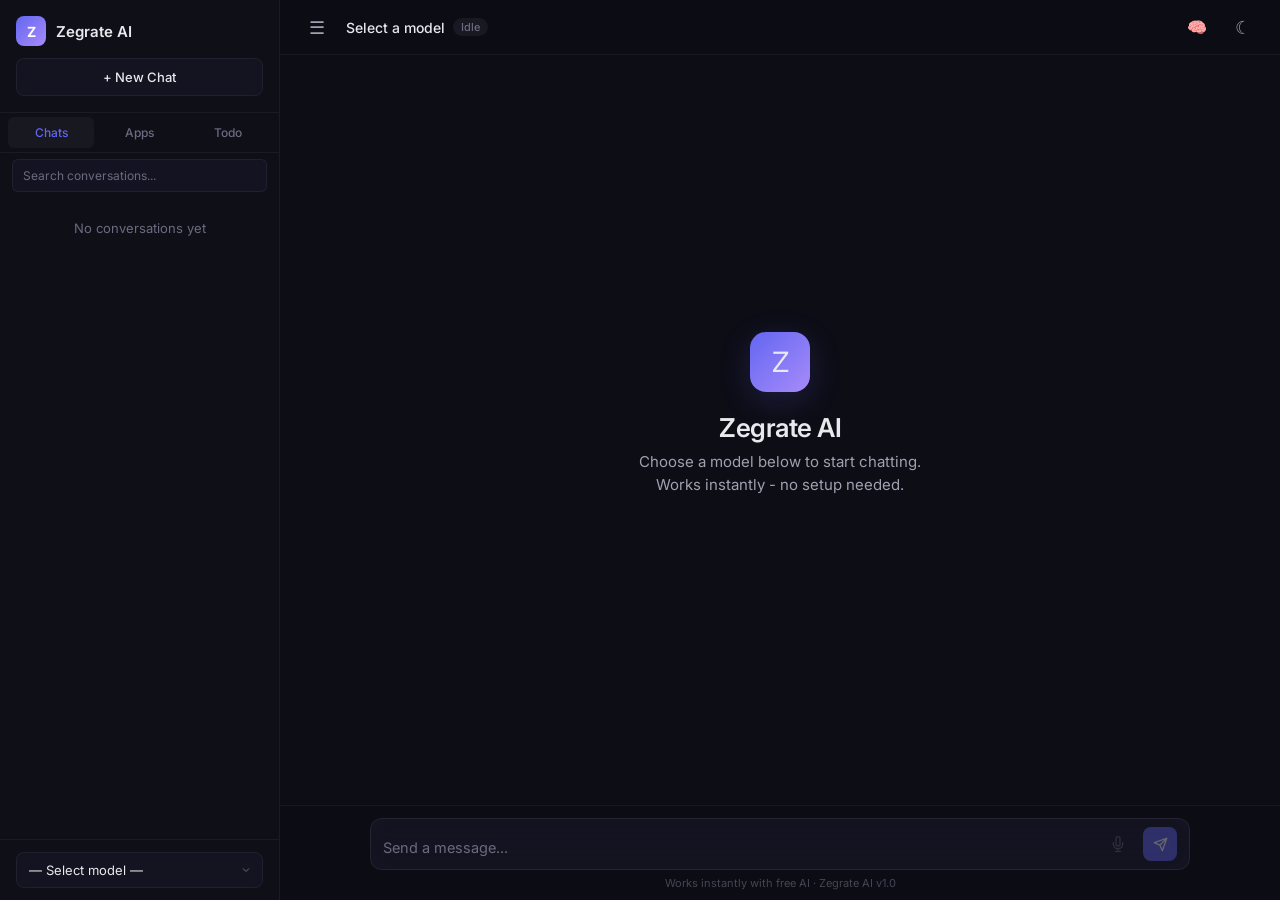
==== static/index.html @ e003fa5e "Fix UI clicks - cache bust static files" ====
<!DOCTYPE html>
<html lang="en" class="dark">
<head>
  <meta charset="UTF-8">
  <meta name="viewport" content="width=device-width, initial-scale=1.0">
  <title>Zegrate AI</title>
  <link rel="preconnect" href="https://fonts.googleapis.com">
  <link rel="preconnect" href="https://fonts.gstatic.com" crossorigin>
  <link href="https://fonts.googleapis.com/css2?family=Inter:wght@300;400;500;600;700&display=swap" rel="stylesheet">
  <link rel="stylesheet" href="/static/css/style.css?v=2">
</head>
<body>
  <div id="app">
    <aside id="sidebar" class="sidebar">
      <div class="sidebar-header">
        <div class="logo">
          <div class="logo-icon">Z</div>
          <span>Zegrate AI</span>
        </div>
        <button id="newChatBtn" class="new-chat-btn">+ New Chat</button>
      </div>

      <div class="sidebar-tabs">
        <button class="sidebar-tab active" data-tab="chats">Chats</button>
        <button class="sidebar-tab" data-tab="apps">Apps</button>
        <button class="sidebar-tab" data-tab="todo">Todo</button>
      </div>

      <div id="sidebarContent" class="sidebar-content">
        <div class="tab-panel active" id="panel-chats">
          <div class="search-bar">
            <input type="text" id="chatSearch" placeholder="Search conversations..." autocomplete="off">
          </div>
          <div id="conversationList" class="conversation-list"></div>
        </div>

        <div class="tab-panel" id="panel-apps">
          <div class="panel-header-row">
            <button id="newAppBtn" class="small-btn">+ New App</button>
          </div>
          <div class="search-bar">
            <input type="text" id="appSearch" placeholder="Search apps..." autocomplete="off">
          </div>
          <div id="appList" class="app-list"></div>
        </div>

        <div class="tab-panel" id="panel-todo">
          <div class="panel-header-row">
            <span class="panel-title">Tasks</span>
          </div>
          <div class="todo-input-row">
            <input type="text" id="todoInput" placeholder="Add a task..." autocomplete="off">
            <button id="addTodoBtn" class="small-btn">Add</button>
          </div>
          <div id="todoList" class="todo-list"></div>
        </div>
      </div>

      <div class="sidebar-footer">
        <select id="modelSelect" class="model-select"></select>
      </div>
    </aside>

    <main id="mainArea" class="main-area">
      <header class="main-header">
        <button id="sidebarToggle" class="icon-btn sidebar-toggle" title="Toggle sidebar">&#9776;</button>
        <div class="header-info">
          <span id="currentModelName" class="model-name">Select a model</span>
          <span id="modelStatus" class="model-status idle">Idle</span>
          <span id="connectStatus" class="connect-status" style="display:none"></span>
        </div>
        <button id="connectBtn" class="icon-btn" title="Settings" style="display:none"></button>
        <button id="thinkingToggle" class="icon-btn thinking-toggle" title="Show thinking">&#129504;</button>
        <button id="themeToggle" class="icon-btn" title="Toggle theme">&#9790;</button>
      </header>

      <div id="chatContainer" class="chat-container">
        <div id="welcomeScreen" class="welcome-screen">
          <div class="welcome-content">
            <div class="welcome-icon">Z</div>
            <h1>Zegrate AI</h1>
            <p>Choose a model below to start chatting.<br>Works instantly - no setup needed.</p>
            <div class="model-cards" id="modelCards"></div>
          </div>
        </div>
        <div id="chatMessages" class="chat-messages" style="display:none"></div>
      </div>

      <div class="input-area">
        <div class="input-wrapper">
          <textarea id="messageInput" placeholder="Send a message..." rows="1" disabled></textarea>
          <button id="voiceBtn" class="voice-btn" title="Voice input" disabled>
            <svg viewBox="0 0 24 24" fill="none" stroke="currentColor" stroke-width="2" stroke-linecap="round" stroke-linejoin="round">
              <path d="M12 1a3 3 0 0 0-3 3v8a3 3 0 0 0 6 0V4a3 3 0 0 0-3-3z"/>
              <path d="M19 10v2a7 7 0 0 1-14 0v-2"/>
              <line x1="12" y1="19" x2="12" y2="23"/>
              <line x1="8" y1="23" x2="16" y2="23"/>
            </svg>
          </button>
          <button id="sendBtn" class="send-btn" disabled>
            <svg viewBox="0 0 24 24" fill="none" stroke="currentColor" stroke-width="2" stroke-linecap="round" stroke-linejoin="round">
              <path d="M22 2L11 13M22 2l-7 20-4-9-9-4 20-7z"/>
            </svg>
          </button>
        </div>
        <div class="input-footer">Works instantly with free AI &middot; Zegrate AI v1.0</div>
      </div>
    </main>
  </div>

  <!-- App Editor Modal -->
  <div id="appModal" class="modal" style="display:none">
    <div class="modal-content">
      <div class="modal-header">
        <h2 id="appModalTitle">New App</h2>
        <button class="icon-btn modal-close" onclick="closeAppModal()">&times;</button>
      </div>
      <div class="modal-body">
        <input type="text" id="appNameInput" placeholder="App name" class="modal-input">
        <input type="text" id="appDescInput" placeholder="Short description" class="modal-input">
        <select id="appCategoryInput" class="modal-input">
          <option value="web">Web App</option>
          <option value="cli">CLI Tool</option>
          <option value="api">API</option>
          <option value="game">Game</option>
          <option value="other">Other</option>
        </select>
        <textarea id="appCodeInput" placeholder="Paste your code here..." class="modal-textarea" rows="12"></textarea>
      </div>
      <div class="modal-footer">
        <button class="small-btn" onclick="closeAppModal()">Cancel</button>
        <button id="saveAppBtn" class="small-btn primary">Save App</button>
      </div>
    </div>
  </div>

  <!-- No connection settings needed - it just works -->

  <script src="/static/js/chat.js?v=2"></script>
</body>
</html>
---- static/css/style.css ----
*, *::before, *::after { box-sizing: border-box; margin: 0; padding: 0; }
html, body { height: 100%; font-family: 'Inter', -apple-system, BlinkMacSystemFont, sans-serif; -webkit-font-smoothing: antialiased; }

html.dark {
  --bg: #0a0a0f;
  --sidebar-bg: rgba(17, 17, 27, 0.85);
  --sidebar-border: rgba(255, 255, 255, 0.05);
  --main-bg: #0d0d16;
  --header-bg: rgba(13, 13, 22, 0.8);
  --input-bg: rgba(25, 25, 42, 0.6);
  --input-border: rgba(255, 255, 255, 0.07);
  --text: #e8e8ed;
  --text-secondary: #a0a0b0;
  --text-muted: #6b6b80;
  --accent: #6366f1;
  --accent-hover: #818cf8;
  --user-msg-bg: linear-gradient(135deg, #6366f1, #7c3aed);
  --assistant-bg: rgba(255, 255, 255, 0.03);
  --assistant-border: rgba(255, 255, 255, 0.06);
  --glass-bg: rgba(25, 25, 42, 0.5);
  --glass-border: rgba(255, 255, 255, 0.06);
  --scrollbar: rgba(255, 255, 255, 0.08);
  --hover: rgba(255, 255, 255, 0.04);
  --danger: #ef4444;
  --code-bg: rgba(0, 0, 0, 0.35);
  --code-inline-bg: rgba(99, 102, 241, 0.12);
}

html.light {
  --bg: #f0f0f4;
  --sidebar-bg: rgba(255, 255, 255, 0.85);
  --sidebar-border: rgba(0, 0, 0, 0.06);
  --main-bg: #f5f5f9;
  --header-bg: rgba(255, 255, 255, 0.85);
  --input-bg: rgba(255, 255, 255, 0.8);
  --input-border: rgba(0, 0, 0, 0.08);
  --text: #1a1a2e;
  --text-secondary: #6b7280;
  --text-muted: #9ca3af;
  --accent: #6366f1;
  --accent-hover: #4f46e5;
  --user-msg-bg: linear-gradient(135deg, #6366f1, #7c3aed);
  --assistant-bg: rgba(0, 0, 0, 0.02);
  --assistant-border: rgba(0, 0, 0, 0.06);
  --glass-bg: rgba(255, 255, 255, 0.7);
  --glass-border: rgba(0, 0, 0, 0.06);
  --scrollbar: rgba(0, 0, 0, 0.08);
  --hover: rgba(0, 0, 0, 0.03);
  --danger: #dc2626;
  --code-bg: rgba(0, 0, 0, 0.06);
  --code-inline-bg: rgba(99, 102, 241, 0.1);
}

body {
  background: var(--bg);
  color: var(--text);
  overflow: hidden;
  height: 100vh;
}

#app {
  display: flex;
  height: 100vh;
  position: relative;
}

/* ===== SIDEBAR ===== */
.sidebar {
  width: 280px;
  min-width: 280px;
  background: var(--sidebar-bg);
  backdrop-filter: blur(20px);
  -webkit-backdrop-filter: blur(20px);
  border-right: 1px solid var(--sidebar-border);
  display: flex;
  flex-direction: column;
  transition: transform 0.3s cubic-bezier(0.4, 0, 0.2, 1);
  z-index: 100;
}

.sidebar-header {
  padding: 16px;
  border-bottom: 1px solid var(--sidebar-border);
  display: flex;
  flex-direction: column;
  gap: 12px;
}

.logo {
  display: flex;
  align-items: center;
  gap: 10px;
  font-size: 15px;
  font-weight: 600;
}

.logo-icon {
  width: 30px;
  height: 30px;
  border-radius: 8px;
  background: linear-gradient(135deg, #6366f1, #a78bfa);
  display: flex;
  align-items: center;
  justify-content: center;
  font-size: 14px;
  font-weight: 700;
  color: white;
}

.new-chat-btn {
  width: 100%;
  padding: 10px;
  border-radius: 8px;
  border: 1px solid var(--glass-border);
  background: var(--glass-bg);
  backdrop-filter: blur(8px);
  color: var(--text);
  font-size: 13px;
  cursor: pointer;
  transition: all 0.2s;
  font-weight: 500;
  font-family: inherit;
}
.new-chat-btn:hover {
  background: var(--hover);
  border-color: var(--accent);
}

.conversation-list {
  flex: 1;
  overflow-y: auto;
  padding: 8px;
}

.conversation-list::-webkit-scrollbar { width: 4px; }
.conversation-list::-webkit-scrollbar-thumb { background: var(--scrollbar); border-radius: 2px; }

.conv-item {
  padding: 10px 12px;
  border-radius: 6px;
  cursor: pointer;
  font-size: 13px;
  color: var(--text-secondary);
  transition: all 0.15s;
  white-space: nowrap;
  overflow: hidden;
  text-overflow: ellipsis;
  position: relative;
}
.conv-item:hover { background: var(--hover); color: var(--text); }
.conv-item.active {
  background: var(--hover);
  color: var(--text);
  border-left: 2px solid var(--accent);
}

.conv-delete {
  position: absolute;
  right: 8px;
  top: 50%;
  transform: translateY(-50%);
  width: 20px;
  height: 20px;
  border-radius: 4px;
  border: none;
  background: transparent;
  color: var(--text-muted);
  cursor: pointer;
  font-size: 14px;
  display: none;
  align-items: center;
  justify-content: center;
  line-height: 1;
}
.conv-item:hover .conv-delete { display: flex; }
.conv-delete:hover { color: var(--danger); background: rgba(239, 68, 68, 0.15); }

.sidebar-footer {
  padding: 12px 16px;
  border-top: 1px solid var(--sidebar-border);
}

.model-select {
  width: 100%;
  padding: 9px 12px;
  border-radius: 8px;
  border: 1px solid var(--glass-border);
  background: var(--glass-bg);
  backdrop-filter: blur(8px);
  color: var(--text);
  font-size: 13px;
  cursor: pointer;
  outline: none;
  font-family: inherit;
  appearance: none;
  background-image: url("data:image/svg+xml,%3Csvg xmlns='http://www.w3.org/2000/svg' width='12' height='12' viewBox='0 0 24 24' fill='none' stroke='%236b6b80' stroke-width='2'%3E%3Cpath d='M6 9l6 6 6-6'/%3E%3C/svg%3E");
  background-repeat: no-repeat;
  background-position: right 10px center;
  padding-right: 30px;
}
.model-select:focus { border-color: var(--accent); }

/* ===== MAIN AREA ===== */
.main-area {
  flex: 1;
  display: flex;
  flex-direction: column;
  background: var(--main-bg);
  min-width: 0;
  position: relative;
}

.main-header {
  padding: 10px 20px;
  background: var(--header-bg);
  backdrop-filter: blur(16px);
  -webkit-backdrop-filter: blur(16px);
  border-bottom: 1px solid var(--sidebar-border);
  display: flex;
  align-items: center;
  gap: 12px;
  z-index: 10;
  min-height: 54px;
}

.icon-btn {
  width: 34px;
  height: 34px;
  border-radius: 8px;
  border: none;
  background: transparent;
  color: var(--text-secondary);
  font-size: 18px;
  cursor: pointer;
  display: flex;
  align-items: center;
  justify-content: center;
  transition: all 0.2s;
  font-family: inherit;
}
.icon-btn:hover { background: var(--hover); color: var(--text); }

.header-info {
  flex: 1;
  display: flex;
  align-items: center;
  gap: 8px;
}
.model-name { font-size: 14px; font-weight: 500; }

.model-status {
  font-size: 11px;
  padding: 2px 8px;
  border-radius: 10px;
  font-weight: 500;
  transition: all 0.3s;
}
.model-status.idle { background: rgba(107, 114, 128, 0.12); color: var(--text-muted); }
.model-status.thinking {
  background: rgba(99, 102, 241, 0.15);
  color: var(--accent);
  animation: pulse 1.5s ease infinite;
}
.model-status.error { background: rgba(239, 68, 68, 0.15); color: var(--danger); }

@keyframes pulse {
  0%, 100% { opacity: 1; }
  50% { opacity: 0.6; }
}

/* ===== CHAT CONTAINER ===== */
.chat-container {
  flex: 1;
  overflow-y: auto;
  display: flex;
  flex-direction: column;
  scroll-behavior: smooth;
}
.chat-container::-webkit-scrollbar { width: 6px; }
.chat-container::-webkit-scrollbar-thumb { background: var(--scrollbar); border-radius: 3px; }
.chat-container::-webkit-scrollbar-thumb:hover { background: rgba(255, 255, 255, 0.15); }

/* ===== WELCOME SCREEN ===== */
.welcome-screen {
  flex: 1;
  display: flex;
  align-items: center;
  justify-content: center;
  padding: 40px 20px;
}

.welcome-content {
  text-align: center;
  max-width: 520px;
}

.welcome-icon {
  width: 60px;
  height: 60px;
  margin: 0 auto 20px;
  border-radius: 16px;
  background: linear-gradient(135deg, #6366f1, #a78bfa);
  display: flex;
  align-items: center;
  justify-content: center;
  font-size: 28px;
  box-shadow: 0 8px 32px rgba(99, 102, 241, 0.2);
}

.welcome-content h1 {
  font-size: 26px;
  font-weight: 600;
  margin-bottom: 8px;
  letter-spacing: -0.5px;
}

.welcome-content p {
  color: var(--text-secondary);
  font-size: 15px;
  margin-bottom: 32px;
  line-height: 1.5;
}

.model-cards {
  display: flex;
  gap: 10px;
  justify-content: center;
  flex-wrap: wrap;
}

.model-card {
  padding: 14px 18px;
  border-radius: 12px;
  background: var(--glass-bg);
  backdrop-filter: blur(12px);
  -webkit-backdrop-filter: blur(12px);
  border: 1px solid var(--glass-border);
  cursor: pointer;
  transition: all 0.25s ease;
  text-align: center;
  min-width: 130px;
}
.model-card:hover {
  border-color: var(--accent);
  transform: translateY(-3px);
  box-shadow: 0 12px 28px rgba(99, 102, 241, 0.08);
}

.model-card-icon {
  font-size: 24px;
  margin-bottom: 6px;
}
.model-card-name {
  font-size: 13px;
  font-weight: 500;
  margin-bottom: 2px;
}
.model-card-size {
  font-size: 11px;
  color: var(--text-muted);
}

/* ===== CHAT MESSAGES ===== */
.chat-messages {
  flex: 1;
  padding: 0;
  display: flex;
  flex-direction: column;
}

.message {
  padding: 18px 24px;
  display: flex;
  gap: 14px;
  max-width: 820px;
  width: 100%;
  margin: 0 auto;
  animation: fadeIn 0.25s ease;
}

@keyframes fadeIn {
  from { opacity: 0; transform: translateY(6px); }
  to { opacity: 1; transform: translateY(0); }
}

.message.user-message {
  background: var(--user-msg-bg);
  margin: 8px auto;
  border-radius: 14px 14px 4px 14px;
  max-width: 75%;
  margin-left: auto;
  margin-right: 24px;
  padding: 12px 16px;
}

.message-avatar {
  width: 30px;
  height: 30px;
  border-radius: 6px;
  flex-shrink: 0;
  display: flex;
  align-items: center;
  justify-content: center;
  font-size: 13px;
  font-weight: 600;
}
.message-avatar.user {
  background: rgba(255, 255, 255, 0.2);
  color: white;
}
.message-avatar.assistant {
  background: rgba(255, 255, 255, 0.06);
  color: var(--text);
  border: 1px solid var(--assistant-border);
}

.user-message .message-avatar.user { display: none; }

.message-content {
  flex: 1;
  font-size: 14.5px;
  line-height: 1.7;
  min-width: 0;
}

.user-message .message-content {
  color: white;
}

.message-content p { margin-bottom: 8px; }
.message-content p:last-child { margin-bottom: 0; }

.message-content pre {
  margin: 10px 0;
  padding: 14px 16px;
  border-radius: 8px;
  background: var(--code-bg);
  overflow-x: auto;
  font-size: 13px;
  line-height: 1.5;
  border: 1px solid var(--assistant-border);
}

.message-content code {
  font-family: 'JetBrains Mono', 'Fira Code', 'Cascadia Code', monospace;
  font-size: 13px;
}

.message-content :not(pre) > code {
  padding: 2px 6px;
  border-radius: 4px;
  background: var(--code-inline-bg);
  color: var(--accent);
  font-size: 13px;
}

.message-content br { content: ''; display: block; margin: 4px 0; }

.message-content strong { font-weight: 600; }

.message-content ul, .message-content ol {
  padding-left: 20px;
  margin-bottom: 8px;
}
.message-content li { margin-bottom: 4px; }

.message-content h1, .message-content h2, .message-content h3,
.message-content h4, .message-content h5, .message-content h6 {
  font-weight: 600;
  margin-top: 16px;
  margin-bottom: 8px;
}
.message-content h1 { font-size: 20px; }
.message-content h2 { font-size: 18px; }
.message-content h3 { font-size: 16px; }

.message-content blockquote {
  border-left: 3px solid var(--accent);
  padding-left: 12px;
  margin: 10px 0;
  color: var(--text-secondary);
}

.message-content table {
  border-collapse: collapse;
  margin: 10px 0;
  width: 100%;
  font-size: 13px;
}
.message-content th, .message-content td {
  border: 1px solid var(--assistant-border);
  padding: 8px 12px;
  text-align: left;
}
.message-content th {
  background: var(--hover);
  font-weight: 600;
}

.message-time {
  font-size: 11px;
  color: var(--text-muted);
  margin-top: 6px;
  opacity: 0.7;
}

.user-message .message-time { color: rgba(255, 255, 255, 0.6); }

/* ===== TYPING INDICATOR ===== */
.typing-indicator {
  padding: 18px 24px;
  display: flex;
  gap: 14px;
  max-width: 820px;
  width: 100%;
  margin: 0 auto;
}

.typing-dots {
  display: flex;
  align-items: center;
  gap: 4px;
  padding: 10px 16px;
  background: var(--assistant-bg);
  border-radius: 12px;
  border: 1px solid var(--assistant-border);
}

.typing-dot {
  width: 7px;
  height: 7px;
  border-radius: 50%;
  background: var(--text-muted);
  animation: typingBounce 1.4s ease infinite;
}
.typing-dot:nth-child(2) { animation-delay: 0.2s; }
.typing-dot:nth-child(3) { animation-delay: 0.4s; }

@keyframes typingBounce {
  0%, 60%, 100% { transform: translateY(0); }
  30% { transform: translateY(-5px); }
}

/* ===== INPUT AREA ===== */
.input-area {
  padding: 12px 24px 10px;
  background: var(--header-bg);
  backdrop-filter: blur(16px);
  -webkit-backdrop-filter: blur(16px);
  border-top: 1px solid var(--sidebar-border);
}

.input-wrapper {
  display: flex;
  align-items: flex-end;
  gap: 8px;
  max-width: 820px;
  margin: 0 auto;
  padding: 8px 12px;
  border-radius: 12px;
  border: 1px solid var(--input-border);
  background: var(--input-bg);
  backdrop-filter: blur(12px);
  -webkit-backdrop-filter: blur(12px);
  transition: border-color 0.2s;
}
.input-wrapper:focus-within {
  border-color: var(--accent);
}

#messageInput {
  flex: 1;
  border: none;
  background: transparent;
  color: var(--text);
  font-size: 14.5px;
  font-family: inherit;
  outline: none;
  resize: none;
  max-height: 160px;
  line-height: 1.5;
  padding: 2px 0;
}
#messageInput::placeholder { color: var(--text-muted); }

.send-btn {
  width: 34px;
  height: 34px;
  border-radius: 8px;
  border: none;
  background: var(--accent);
  color: white;
  cursor: pointer;
  display: flex;
  align-items: center;
  justify-content: center;
  transition: all 0.2s;
  flex-shrink: 0;
}
.send-btn:hover { background: var(--accent-hover); }
.send-btn:disabled { opacity: 0.35; cursor: not-allowed; }
.send-btn svg { width: 15px; height: 15px; }

.input-footer {
  text-align: center;
  padding: 6px 0 0;
  font-size: 11px;
  color: var(--text-muted);
  opacity: 0.6;
}

/* ===== RESPONSIVE ===== */
@media (max-width: 768px) {
  .sidebar {
    position: fixed;
    left: 0;
    top: 0;
    height: 100%;
    transform: translateX(-100%);
    box-shadow: 4px 0 24px rgba(0, 0, 0, 0.3);
  }
  .sidebar.open {
    transform: translateX(0);
  }
  .message { padding: 14px 16px; }
  .message.user-message { margin-right: 12px; max-width: 85%; }
  .input-area { padding: 10px 14px 8px; }
  .model-cards { flex-direction: column; align-items: center; }
  .model-card { min-width: 200px; }
}

/* ===== SCROLLBAR GLOBAL ===== */
::-webkit-scrollbar { width: 6px; }
::-webkit-scrollbar-track { background: transparent; }
::-webkit-scrollbar-thumb { background: var(--scrollbar); border-radius: 3px; }
::-webkit-scrollbar-thumb:hover { background: rgba(255, 255, 255, 0.15); }

/* ===== SIDEBAR TABS ===== */
.sidebar-tabs {
  display: flex;
  border-bottom: 1px solid var(--sidebar-border);
  padding: 4px 8px;
  gap: 2px;
}

.sidebar-tab {
  flex: 1;
  padding: 8px 4px;
  border: none;
  background: transparent;
  color: var(--text-muted);
  font-size: 12px;
  font-weight: 500;
  cursor: pointer;
  border-radius: 6px;
  transition: all 0.2s;
  font-family: inherit;
}
.sidebar-tab:hover { background: var(--hover); color: var(--text); }
.sidebar-tab.active { background: var(--hover); color: var(--accent); }

.sidebar-content {
  flex: 1;
  overflow: hidden;
  display: flex;
  flex-direction: column;
}

.tab-panel {
  display: none;
  flex-direction: column;
  height: 100%;
  overflow: hidden;
}
.tab-panel.active { display: flex; }

.panel-header-row {
  display: flex;
  align-items: center;
  justify-content: space-between;
  padding: 8px 12px 4px;
}
.panel-title { font-size: 13px; font-weight: 500; color: var(--text-secondary); }

.small-btn {
  padding: 6px 12px;
  border-radius: 6px;
  border: 1px solid var(--glass-border);
  background: var(--glass-bg);
  color: var(--text);
  font-size: 12px;
  cursor: pointer;
  font-family: inherit;
  transition: all 0.2s;
}
.small-btn:hover { border-color: var(--accent); }
.small-btn.primary { background: var(--accent); color: white; border-color: var(--accent); }
.small-btn.primary:hover { background: var(--accent-hover); }

/* ===== SEARCH BAR ===== */
.search-bar {
  padding: 6px 12px;
}
.search-bar input {
  width: 100%;
  padding: 8px 10px;
  border-radius: 6px;
  border: 1px solid var(--glass-border);
  background: var(--glass-bg);
  color: var(--text);
  font-size: 12px;
  font-family: inherit;
  outline: none;
  transition: border-color 0.2s;
}
.search-bar input:focus { border-color: var(--accent); }
.search-bar input::placeholder { color: var(--text-muted); }

/* ===== APP LIST ===== */
.app-list, .todo-list {
  flex: 1;
  overflow-y: auto;
  padding: 4px 8px;
}
.app-list::-webkit-scrollbar, .todo-list::-webkit-scrollbar { width: 4px; }
.app-list::-webkit-scrollbar-thumb, .todo-list::-webkit-scrollbar-thumb { background: var(--scrollbar); border-radius: 2px; }

.app-card {
  padding: 10px 12px;
  border-radius: 6px;
  background: var(--glass-bg);
  border: 1px solid var(--glass-border);
  margin-bottom: 6px;
  cursor: pointer;
  transition: all 0.2s;
}
.app-card:hover { border-color: var(--accent); }
.app-card-name { font-size: 13px; font-weight: 500; margin-bottom: 2px; }
.app-card-desc { font-size: 11px; color: var(--text-muted); }
.app-card-actions { display: flex; gap: 4px; margin-top: 6px; }
.app-card-actions .small-btn { padding: 3px 8px; font-size: 11px; }

/* ===== TODO ===== */
.todo-input-row {
  display: flex;
  gap: 6px;
  padding: 6px 12px;
}
.todo-input-row input {
  flex: 1;
  padding: 8px 10px;
  border-radius: 6px;
  border: 1px solid var(--glass-border);
  background: var(--glass-bg);
  color: var(--text);
  font-size: 12px;
  font-family: inherit;
  outline: none;
}
.todo-input-row input:focus { border-color: var(--accent); }
.todo-input-row input::placeholder { color: var(--text-muted); }
.todo-input-row .small-btn { padding: 8px 12px; }

.todo-item {
  display: flex;
  align-items: center;
  gap: 8px;
  padding: 8px 12px;
  border-radius: 6px;
  font-size: 13px;
  transition: all 0.2s;
}
.todo-item:hover { background: var(--hover); }
.todo-item.completed .todo-text { text-decoration: line-through; opacity: 0.5; }
.todo-checkbox {
  width: 16px; height: 16px;
  border-radius: 4px;
  border: 2px solid var(--text-muted);
  cursor: pointer;
  flex-shrink: 0;
  display: flex;
  align-items: center;
  justify-content: center;
  transition: all 0.2s;
}
.todo-checkbox.checked { background: var(--accent); border-color: var(--accent); }
.todo-checkbox.checked::after { content: '\2713'; color: white; font-size: 11px; }
.todo-text { flex: 1; }
.todo-delete {
  width: 20px; height: 20px;
  border-radius: 4px;
  border: none;
  background: transparent;
  color: var(--text-muted);
  cursor: pointer;
  font-size: 14px;
  display: none;
  align-items: center;
  justify-content: center;
}
.todo-item:hover .todo-delete { display: flex; }
.todo-delete:hover { color: var(--danger); background: rgba(239, 68, 68, 0.15); }

/* ===== VOICE BUTTON ===== */
.voice-btn {
  width: 34px;
  height: 34px;
  border-radius: 8px;
  border: none;
  background: transparent;
  color: var(--text-muted);
  cursor: pointer;
  display: flex;
  align-items: center;
  justify-content: center;
  transition: all 0.2s;
  flex-shrink: 0;
}
.voice-btn:hover { background: var(--hover); color: var(--accent); }
.voice-btn:disabled { opacity: 0.3; cursor: not-allowed; }
.voice-btn.recording { color: var(--danger); animation: pulse 1s infinite; }
.voice-btn svg { width: 16px; height: 16px; }

/* ===== MODAL ===== */
.modal {
  position: fixed;
  inset: 0;
  background: rgba(0,0,0,0.6);
  backdrop-filter: blur(8px);
  display: flex;
  align-items: center;
  justify-content: center;
  z-index: 1000;
}
.modal-content {
  background: var(--main-bg);
  border: 1px solid var(--glass-border);
  border-radius: 16px;
  width: 90%;
  max-width: 600px;
  max-height: 85vh;
  display: flex;
  flex-direction: column;
  box-shadow: 0 24px 64px rgba(0,0,0,0.4);
}
.modal-header {
  display: flex;
  align-items: center;
  justify-content: space-between;
  padding: 16px 20px;
  border-bottom: 1px solid var(--sidebar-border);
}
.modal-header h2 { font-size: 16px; font-weight: 600; }
.modal-close { font-size: 22px; }
.modal-body {
  padding: 16px 20px;
  overflow-y: auto;
  display: flex;
  flex-direction: column;
  gap: 10px;
}
.modal-footer {
  padding: 12px 20px;
  border-top: 1px solid var(--sidebar-border);
  display: flex;
  gap: 8px;
  justify-content: flex-end;
}
.modal-input, .modal-textarea {
  width: 100%;
  padding: 10px 12px;
  border-radius: 8px;
  border: 1px solid var(--glass-border);
  background: var(--glass-bg);
  color: var(--text);
  font-size: 13px;
  font-family: inherit;
  outline: none;
}
.modal-input:focus, .modal-textarea:focus { border-color: var(--accent); }
.modal-textarea { resize: vertical; min-height: 120px; font-family: 'JetBrains Mono', monospace; font-size: 12px; }

/* ===== PROVIDER TABS ===== */
.provider-tab {
  padding: 6px 12px;
  border-radius: 6px;
  border: 1px solid var(--input-border);
  background: var(--input-bg);
  color: var(--text-secondary);
  font-size: 12px;
  cursor: pointer;
  transition: all 0.2s;
}
.provider-tab:hover { border-color: var(--accent); color: var(--text); }
.provider-tab.active {
  background: var(--accent);
  color: white;
  border-color: var(--accent);
}
.provider-panel {
  padding: 12px;
  background: var(--input-bg);
  border-radius: 8px;
  border: 1px solid var(--input-border);
}

/* ===== TOAST ===== */
.toast {
  position: fixed;
  bottom: 100px;
  left: 50%;
  transform: translateX(-50%);
  padding: 10px 20px;
  border-radius: 8px;
  background: rgba(239, 68, 68, 0.85);
  backdrop-filter: blur(8px);
  color: white;
  font-size: 13px;
  z-index: 9999;
  animation: toastIn 0.3s ease;
  white-space: nowrap;
}
@keyframes toastIn {
  from { opacity: 0; transform: translateX(-50%) translateY(10px); }
  to { opacity: 1; transform: translateX(-50%) translateY(0); }
}

/* ===== THINKING TOGGLE ===== */
.thinking-toggle {
  font-size: 16px !important;
  transition: all 0.2s;
}
.thinking-toggle.active {
  color: var(--accent);
  background: rgba(99, 102, 241, 0.12);
  box-shadow: 0 0 12px rgba(99, 102, 241, 0.2);
}

/* ===== THINKING BLOCK ===== */
.thinking-block {
  margin: 4px 0 8px;
  padding: 10px 14px;
  border-radius: 8px;
  background: rgba(99, 102, 241, 0.06);
  border: 1px solid rgba(99, 102, 241, 0.12);
  font-size: 13px;
  width: 100%;
}
.thinking-label {
  font-size: 12px;
  font-weight: 500;
  color: var(--accent);
  margin-bottom: 4px;
  user-select: none;
}
.thinking-text {
  color: var(--text-muted);
  font-style: italic;
  line-height: 1.6;
  font-size: 12.5px;
  white-space: pre-wrap;
}

.connect-status {
  font-size: 11px;
  margin-left: 8px;
  padding: 2px 8px;
  border-radius: 4px;
  background: rgba(99, 102, 241, 0.15);
  color: var(--accent);
}
.connect-status.connected {
  background: rgba(34, 197, 94, 0.15);
  color: #22c55e;
}

@keyframes pulse {
  0%, 100% { opacity: 1; }
  50% { opacity: 0.4; }
}
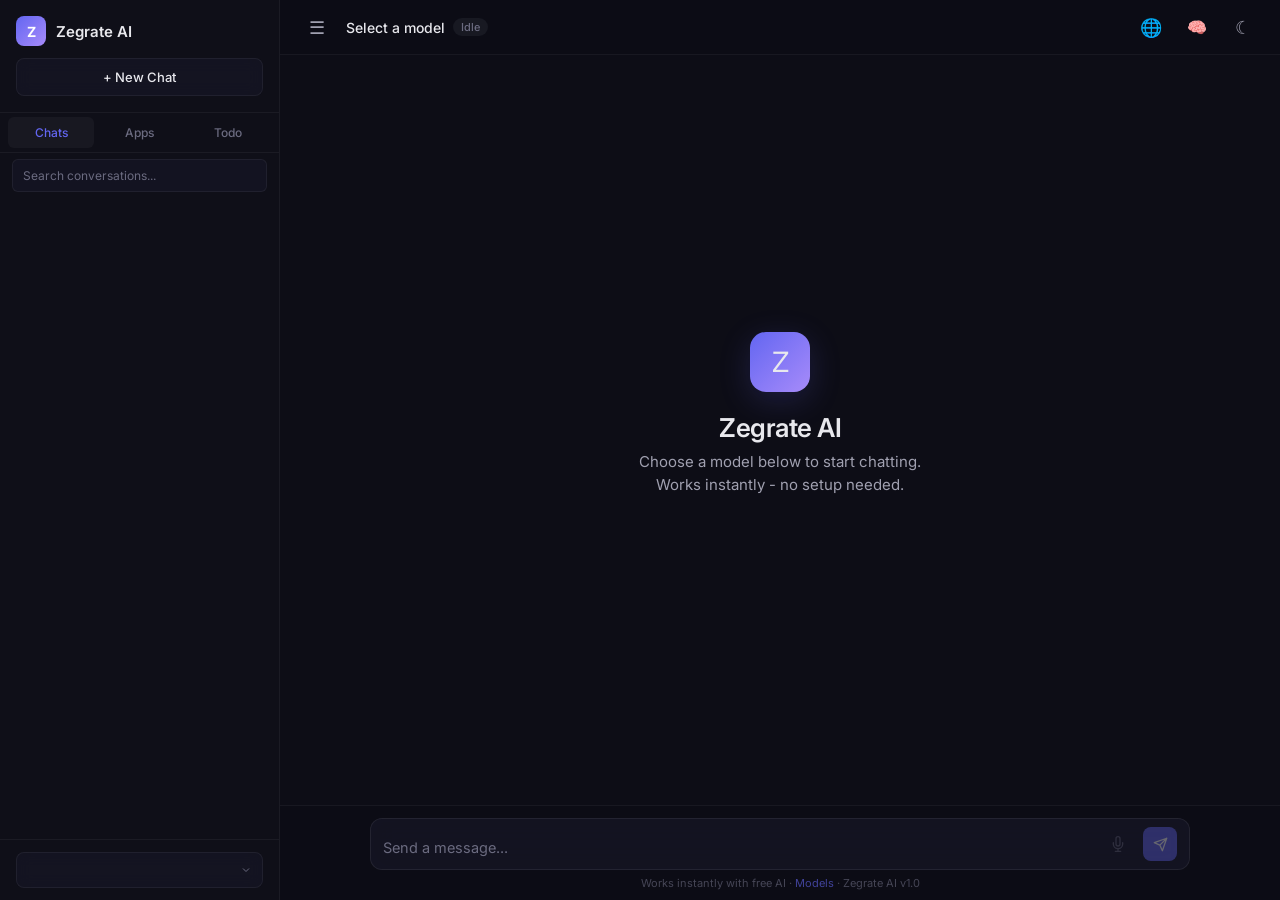
==== commit 03b5a0cb: "restore connection modal for tunnel URL" ====
--- a/static/index.html
+++ b/static/index.html
@@ -7,7 +7,7 @@
   <link rel="preconnect" href="https://fonts.googleapis.com">
   <link rel="preconnect" href="https://fonts.gstatic.com" crossorigin>
   <link href="https://fonts.googleapis.com/css2?family=Inter:wght@300;400;500;600;700&display=swap" rel="stylesheet">
-  <link rel="stylesheet" href="/static/css/style.css?v=2">
+  <link rel="stylesheet" href="/static/css/style.css?v=3">
 </head>
 <body>
   <div id="app">
@@ -69,7 +69,7 @@
           <span id="modelStatus" class="model-status idle">Idle</span>
           <span id="connectStatus" class="connect-status" style="display:none"></span>
         </div>
-        <button id="connectBtn" class="icon-btn" title="Settings" style="display:none"></button>
+        <button id="connectBtn" class="icon-btn" title="Connect to local server">&#127760;</button>
         <button id="thinkingToggle" class="icon-btn thinking-toggle" title="Show thinking">&#129504;</button>
         <button id="themeToggle" class="icon-btn" title="Toggle theme">&#9790;</button>
       </header>
@@ -103,7 +103,7 @@
             </svg>
           </button>
         </div>
-        <div class="input-footer">Works instantly with free AI &middot; Zegrate AI v1.0</div>
+        <div class="input-footer">Works instantly with free AI &middot; <a href="https://hf.co/yimn-Aghosh/zegrate-turbo-debugger" target="_blank" style="color:var(--accent,#7c5cff);text-decoration:none">Models</a> &middot; Zegrate AI v1.0</div>
       </div>
     </main>
   </div>
@@ -134,8 +134,29 @@
     </div>
   </div>
 
-  <!-- No connection settings needed - it just works -->
+  <!-- Connection Settings Modal -->
+  <div id="connectModal" class="modal" style="display:none">
+    <div class="modal-content" style="max-width:420px">
+      <div class="modal-header">
+        <h2>Connect to Local Server</h2>
+        <button class="icon-btn modal-close" onclick="closeConnectModal()">&times;</button>
+      </div>
+      <div class="modal-body">
+        <p style="font-size:13px;opacity:0.7;margin-bottom:12px">
+          Running on Vercel? Paste your tunnel URL to connect to your local Ollama.
+        </p>
+        <input type="text" id="localUrlInput" placeholder="https://your-tunnel.trycloudflare.com" class="modal-input">
+        <p style="font-size:12px;opacity:0.5;margin-top:8px">
+          Leave empty to use the cloud backend. URL is saved in your browser.
+        </p>
+      </div>
+      <div class="modal-footer">
+        <button class="small-btn" onclick="closeConnectModal()">Cancel</button>
+        <button id="saveConnectBtn" class="small-btn primary">Save</button>
+      </div>
+    </div>
+  </div>
 
-  <script src="/static/js/chat.js?v=2"></script>
+  <script src="/static/js/chat.js?v=3"></script>
 </body>
 </html>
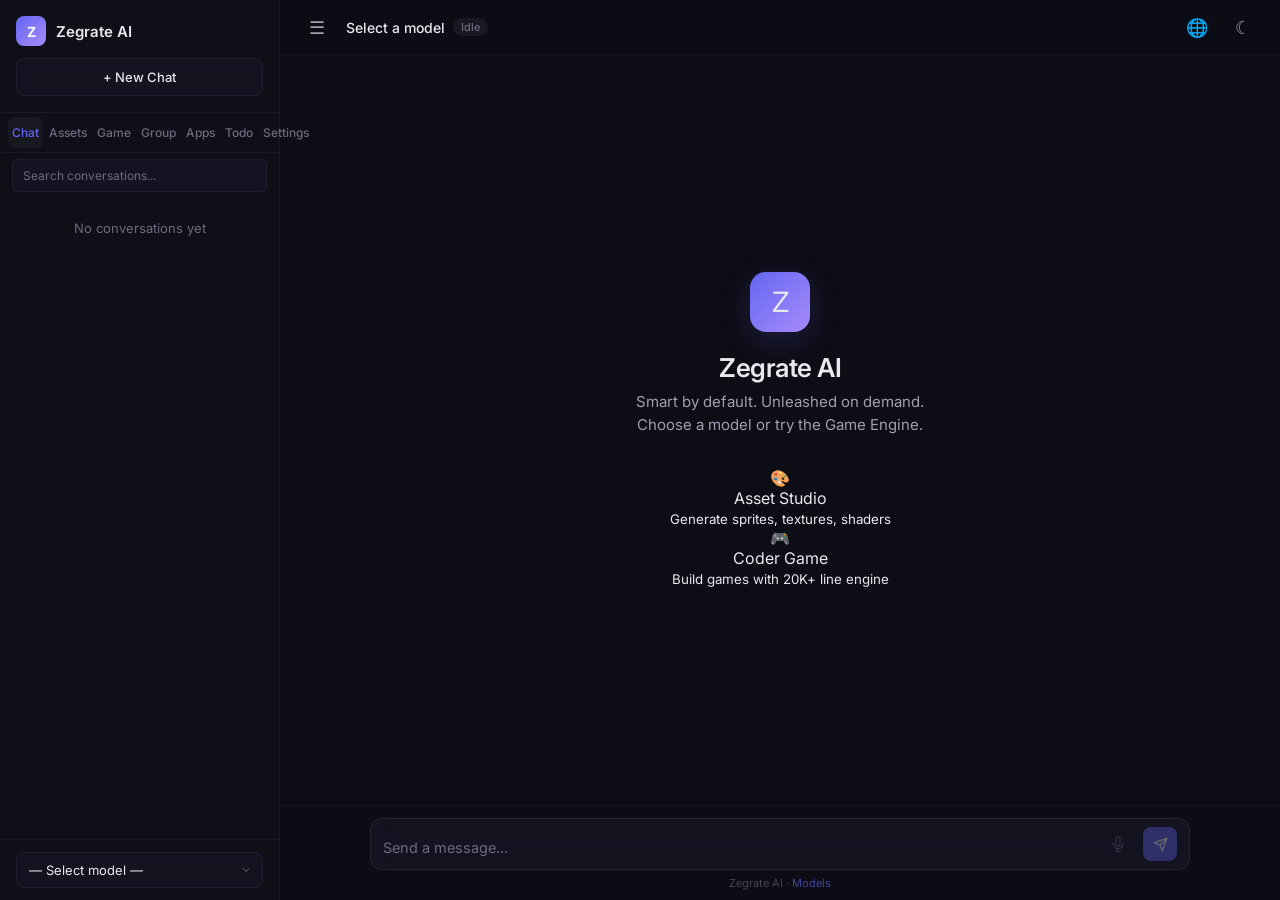
==== commit 70d47d21: "Add settings panel with content filter toggle, dual persona system" ====
--- a/static/index.html
+++ b/static/index.html
@@ -7,7 +7,7 @@
   <link rel="preconnect" href="https://fonts.googleapis.com">
   <link rel="preconnect" href="https://fonts.gstatic.com" crossorigin>
   <link href="https://fonts.googleapis.com/css2?family=Inter:wght@300;400;500;600;700&display=swap" rel="stylesheet">
-  <link rel="stylesheet" href="/static/css/style.css?v=3">
+  <link rel="stylesheet" href="/static/css/style.css?v=5">
 </head>
 <body>
   <div id="app">
@@ -21,9 +21,13 @@
       </div>
 
       <div class="sidebar-tabs">
-        <button class="sidebar-tab active" data-tab="chats">Chats</button>
+        <button class="sidebar-tab active" data-tab="chats">Chat</button>
+        <button class="sidebar-tab" data-tab="assets">Assets</button>
+        <button class="sidebar-tab" data-tab="game">Game</button>
+        <button class="sidebar-tab" data-tab="group">Group</button>
         <button class="sidebar-tab" data-tab="apps">Apps</button>
         <button class="sidebar-tab" data-tab="todo">Todo</button>
+        <button class="sidebar-tab" data-tab="settings">Settings</button>
       </div>
 
       <div id="sidebarContent" class="sidebar-content">
@@ -34,6 +38,163 @@
           <div id="conversationList" class="conversation-list"></div>
         </div>
 
+        <div class="tab-panel" id="panel-assets">
+          <div class="panel-header-row">
+            <span class="panel-title">Asset Studio</span>
+            <button id="genAssetBtn" class="small-btn primary">+ Generate</button>
+          </div>
+          <div class="asset-controls">
+            <input type="text" id="assetPrompt" placeholder="Describe your asset..." class="asset-input" autocomplete="off">
+            <div class="asset-type-row">
+              <button class="asset-type-btn active" data-atype="sprite">Sprite</button>
+              <button class="asset-type-btn" data-atype="texture">Texture</button>
+              <button class="asset-type-btn" data-atype="shader">Shader</button>
+              <button class="asset-type-btn" data-atype="icon">Icon</button>
+            </div>
+            <div class="asset-size-row">
+              <select id="assetSize" class="asset-select">
+                <option value="128">128px</option>
+                <option value="256" selected>256px</option>
+                <option value="512">512px</option>
+              </select>
+              <select id="assetStyle" class="asset-select">
+                <option value="pixel">Pixel Art</option>
+                <option value="flat">Flat</option>
+                <option value="realistic">Realistic</option>
+                <option value="abstract">Abstract</option>
+              </select>
+            </div>
+          </div>
+          <div id="assetGrid" class="asset-grid"></div>
+          <div id="shaderPreview" class="shader-preview" style="display:none">
+            <canvas id="shaderCanvas" width="256" height="256"></canvas>
+            <div class="shader-controls">
+              <button id="shaderRunBtn" class="small-btn primary">Run</button>
+              <button id="shaderExportBtn" class="small-btn">Export GLSL</button>
+            </div>
+          </div>
+        </div>
+
+        <div class="tab-panel" id="panel-game">
+          <div class="panel-header-row">
+            <span class="panel-title">Coder Game Engine</span>
+            <button id="newGameBtn" class="small-btn primary">+ New</button>
+          </div>
+          <div class="game-engine" id="gameEngine">
+            <div class="game-toolbar">
+              <button id="gamePlayBtn" class="game-tool-btn active" title="Play">&#9654;</button>
+              <button id="gamePauseBtn" class="game-tool-btn" title="Pause">&#10074;&#10074;</button>
+              <button id="gameStopBtn" class="game-tool-btn" title="Stop">&#9632;</button>
+              <span class="game-sep"></span>
+              <select id="gameTemplate" class="game-select">
+                <option value="">Template...</option>
+                <option value="platformer">Platformer</option>
+                <option value="topdown">Top-Down RPG</option>
+                <option value="shooter">Space Shooter</option>
+                <option value="puzzle">Puzzle</option>
+                <option value="racing">Racing</option>
+                <option value="fighting">Fighting</option>
+                <option value="roguelike">Roguelike</option>
+                <option value="sandbox">Sandbox</option>
+              </select>
+            </div>
+            <div class="game-workspace">
+              <div class="game-main">
+                <div class="game-tabs">
+                  <button class="game-tab active" data-gtab="code">Code</button>
+                  <button class="game-tab" data-gtab="visual">Preview</button>
+                  <button class="game-tab" data-gtab="shaders">Shaders</button>
+                </div>
+                <div class="game-tab-content active" id="gtab-code">
+                  <textarea id="gameCodeEditor" class="game-code-editor" spellcheck="false" placeholder="// Zegrate Coder Game Engine
+// Write your game code or ask Zegrate to generate it!
+// Supports: Canvas 2D, WebGL, shaders, asset gen
+
+function init() {}
+function update(dt) {}
+function render(ctx) {}
+function handleInput(event) {}
+"></textarea>
+                </div>
+                <div class="game-tab-content" id="gtab-visual">
+                  <canvas id="gamePreviewCanvas" class="game-preview" width="640" height="480"></canvas>
+                </div>
+                <div class="game-tab-content" id="gtab-shaders">
+                  <textarea id="gameFragShader" class="shader-editor" spellcheck="false" placeholder="// Fragment shader (GLSL)
+precision mediump float;
+uniform float u_time;
+uniform vec2 u_resolution;
+void main() {
+  vec2 uv = gl_FragCoord.xy / u_resolution;
+  gl_FragColor = vec4(uv, sin(u_time)*0.5+0.5, 1.0);
+}"></textarea>
+                </div>
+              </div>
+            </div>
+          </div>
+        </div>
+
+        <div class="tab-panel" id="panel-group">
+          <div class="panel-header-row">
+            <span class="panel-title">Group Chat</span>
+            <button id="newGroupBtn" class="small-btn primary">+ New</button>
+          </div>
+          <div class="group-chat-controls">
+            <div class="group-name-row">
+              <input type="text" id="groupName" placeholder="Group name (e.g., 'Dev Team')" autocomplete="off" class="group-input">
+            </div>
+            <div class="group-members-row">
+              <label>Members:</label>
+              <div id="groupMemberList" class="group-member-list">
+                <div class="group-member-tag" data-member="Alex">Alex <span class="remove-member">×</span></div>
+                <div class="group-member-tag" data-member="Sam">Sam <span class="remove-member">×</span></div>
+                <div class="group-member-tag" data-member="Jordan">Jordan <span class="remove-member">×</span></div>
+              </div>
+              <input type="text" id="addMemberInput" placeholder="Add person..." class="group-input-small" autocomplete="off">
+            </div>
+            <div class="group-style-row">
+              <label>Chat Style:</label>
+              <select id="groupStyle" class="group-select">
+                <option value="casual">Casual Friends</option>
+                <option value="work">Work Colleagues</option>
+                <option value="chaotic">Chaotic/Meme</option>
+                <option value="gaming">Gaming Squad</option>
+                <option value="creative">Creative Collab</option>
+                <option value="serious">Serious Discussion</option>
+              </select>
+              <label>Bot Frequency:</label>
+              <select id="groupFrequency" class="group-select">
+                <option value="low">Quiet (20%)</option>
+                <option value="medium" selected>Balanced (40%)</option>
+                <option value="high">Active (60%)</option>
+                <option value="very_high">Loud (80%)</option>
+              </select>
+            </div>
+            <div class="group-style-row">
+              <label>Message Splitting:</label>
+              <select id="groupSplit" class="group-select">
+                <option value="never">Never (one message)</option>
+                <option value="sometimes">Sometimes (natural splits)</option>
+                <option value="dramatic">Dramatic (drag effects)</option>
+                <option value="chaotic">Chaotic (random splits)</option>
+              </select>
+            </div>
+          </div>
+          <div id="groupChatContainer" class="group-chat-container">
+            <div id="groupChatMessages" class="group-chat-messages"></div>
+            <div class="group-chat-input-row">
+              <select id="groupMsgSender" class="group-select-small">
+                <option value="Alex">Alex</option>
+                <option value="Sam">Sam</option>
+                <option value="Jordan">Jordan</option>
+                <option value="Zegrate">🤖 Zegrate</option>
+              </select>
+              <input type="text" id="groupMsgInput" placeholder="Type a message..." class="group-input" autocomplete="off">
+              <button id="groupSendBtn" class="small-btn primary">Send</button>
+            </div>
+          </div>
+        </div>
+
         <div class="tab-panel" id="panel-apps">
           <div class="panel-header-row">
             <button id="newAppBtn" class="small-btn">+ New App</button>
@@ -53,6 +214,34 @@
             <button id="addTodoBtn" class="small-btn">Add</button>
           </div>
           <div id="todoList" class="todo-list"></div>
+        </div>
+
+        <div class="tab-panel" id="panel-settings">
+          <div class="panel-header-row">
+            <span class="panel-title">Settings</span>
+          </div>
+          <div class="settings-list">
+            <div class="settings-item">
+              <div class="settings-info">
+                <div class="settings-label">Content Filter</div>
+                <div class="settings-desc">Controls response filtering</div>
+              </div>
+              <label class="settings-switch">
+                <input type="checkbox" id="uncensoredToggle">
+                <span class="settings-slider"></span>
+              </label>
+            </div>
+            <div class="settings-item">
+              <div class="settings-info">
+                <div class="settings-label">Show Thinking</div>
+                <div class="settings-desc">Display reasoning process</div>
+              </div>
+              <label class="settings-switch">
+                <input type="checkbox" id="thinkingToggleSettings">
+                <span class="settings-slider"></span>
+              </label>
+            </div>
+          </div>
         </div>
       </div>
 
@@ -70,7 +259,6 @@
           <span id="connectStatus" class="connect-status" style="display:none"></span>
         </div>
         <button id="connectBtn" class="icon-btn" title="Connect to local server">&#127760;</button>
-        <button id="thinkingToggle" class="icon-btn thinking-toggle" title="Show thinking">&#129504;</button>
         <button id="themeToggle" class="icon-btn" title="Toggle theme">&#9790;</button>
       </header>
 
@@ -79,8 +267,18 @@
           <div class="welcome-content">
             <div class="welcome-icon">Z</div>
             <h1>Zegrate AI</h1>
-            <p>Choose a model below to start chatting.<br>Works instantly - no setup needed.</p>
+            <p>Smart by default. Unleashed on demand.<br>Choose a model or try the Game Engine.</p>
             <div class="model-cards" id="modelCards"></div>
+            <div class="welcome-features">
+              <div class="welcome-feature" onclick="document.querySelector('[data-tab=assets]').click()">
+                <div class="wf-icon">&#127912;</div>
+                <div class="wf-text">Asset Studio<br><small>Generate sprites, textures, shaders</small></div>
+              </div>
+              <div class="welcome-feature" onclick="document.querySelector('[data-tab=game]').click()">
+                <div class="wf-icon">&#127918;</div>
+                <div class="wf-text">Coder Game<br><small>Build games with 20K+ line engine</small></div>
+              </div>
+            </div>
           </div>
         </div>
         <div id="chatMessages" class="chat-messages" style="display:none"></div>
@@ -103,7 +301,7 @@
             </svg>
           </button>
         </div>
-        <div class="input-footer">Works instantly with free AI &middot; <a href="https://hf.co/yimn-Aghosh/zegrate-turbo-debugger" target="_blank" style="color:var(--accent,#7c5cff);text-decoration:none">Models</a> &middot; Zegrate AI v1.0</div>
+        <div class="input-footer">Zegrate AI &middot; <a href="https://hf.co/yimn-Aghosh/zegrate-turbo-debugger" target="_blank" style="color:var(--accent,#7c5cff);text-decoration:none">Models</a></div>
       </div>
     </main>
   </div>
@@ -142,13 +340,9 @@
         <button class="icon-btn modal-close" onclick="closeConnectModal()">&times;</button>
       </div>
       <div class="modal-body">
-        <p style="font-size:13px;opacity:0.7;margin-bottom:12px">
-          Running on Vercel? Paste your tunnel URL to connect to your local Ollama.
-        </p>
+        <p style="font-size:13px;opacity:0.7;margin-bottom:12px">Running on Vercel? Paste your tunnel URL to connect to your local Ollama.</p>
         <input type="text" id="localUrlInput" placeholder="https://your-tunnel.trycloudflare.com" class="modal-input">
-        <p style="font-size:12px;opacity:0.5;margin-top:8px">
-          Leave empty to use the cloud backend. URL is saved in your browser.
-        </p>
+        <p style="font-size:12px;opacity:0.5;margin-top:8px">Leave empty to use the cloud backend. URL is saved in your browser.</p>
       </div>
       <div class="modal-footer">
         <button class="small-btn" onclick="closeConnectModal()">Cancel</button>
@@ -157,6 +351,9 @@
     </div>
   </div>
 
-  <script src="/static/js/chat.js?v=3"></script>
+  <script src="/static/js/chat.js?v=5"></script>
+  <script src="/static/js/game-engine.js?v=1"></script>
+  <script src="/static/js/assets.js?v=1"></script>
+  <script src="/static/js/group-chat.js?v=1"></script>
 </body>
 </html>
--- a/static/css/style.css
+++ b/static/css/style.css
@@ -936,6 +936,90 @@
   box-shadow: 0 0 12px rgba(99, 102, 241, 0.2);
 }
 
+/* ===== SETTINGS PANEL ===== */
+.settings-list {
+  display: flex;
+  flex-direction: column;
+  gap: 2px;
+}
+.settings-item {
+  display: flex;
+  align-items: center;
+  justify-content: space-between;
+  padding: 12px 14px;
+  border-radius: 8px;
+  transition: background 0.15s;
+}
+.settings-item:hover {
+  background: var(--hover);
+}
+.settings-info {
+  display: flex;
+  flex-direction: column;
+  gap: 2px;
+  flex: 1;
+}
+.settings-label {
+  font-size: 13px;
+  font-weight: 500;
+  color: var(--text);
+}
+.settings-desc {
+  font-size: 11px;
+  color: var(--text-muted);
+}
+.settings-switch {
+  position: relative;
+  display: inline-block;
+  width: 40px;
+  height: 22px;
+  flex-shrink: 0;
+  margin-left: 12px;
+}
+.settings-switch input {
+  opacity: 0;
+  width: 0;
+  height: 0;
+}
+.settings-slider {
+  position: absolute;
+  cursor: pointer;
+  inset: 0;
+  background: var(--border);
+  border-radius: 22px;
+  transition: 0.25s;
+}
+.settings-slider::before {
+  content: '';
+  position: absolute;
+  height: 16px;
+  width: 16px;
+  left: 3px;
+  bottom: 3px;
+  background: var(--text);
+  border-radius: 50%;
+  transition: 0.25s;
+}
+.settings-switch input:checked + .settings-slider {
+  background: var(--accent);
+}
+.settings-switch input:checked + .settings-slider::before {
+  transform: translateX(18px);
+  background: #fff;
+}
+
+/* Unfiltered mode accent override */
+.uncensored-mode {
+  --accent: #e04040;
+  --accent-soft: rgba(224, 64, 64, 0.1);
+}
+.uncensored-mode .welcome-icon {
+  background: linear-gradient(135deg, #e04040, #b01010);
+}
+.uncensored-mode .logo-icon {
+  background: linear-gradient(135deg, #e04040, #b01010);
+}
+
 /* ===== THINKING BLOCK ===== */
 .thinking-block {
   margin: 4px 0 8px;
@@ -978,3 +1062,456 @@
   0%, 100% { opacity: 1; }
   50% { opacity: 0.4; }
 }
+
+/* ============================================================
+   ASSET STUDIO
+   ============================================================ */
+.asset-controls {
+  padding: 10px 12px;
+  display: flex;
+  flex-direction: column;
+  gap: 8px;
+}
+.asset-input {
+  width: 100%;
+  padding: 8px 10px;
+  border-radius: 8px;
+  border: 1px solid var(--input-border);
+  background: var(--input-bg);
+  color: var(--text);
+  font-size: 13px;
+  font-family: inherit;
+  outline: none;
+}
+.asset-input:focus { border-color: var(--accent); }
+.asset-type-row {
+  display: flex;
+  gap: 4px;
+  flex-wrap: wrap;
+}
+.asset-type-btn {
+  padding: 4px 10px;
+  border-radius: 6px;
+  border: 1px solid var(--input-border);
+  background: transparent;
+  color: var(--text-secondary);
+  font-size: 11px;
+  cursor: pointer;
+  transition: all 0.15s;
+}
+.asset-type-btn.active,
+.asset-type-btn:hover {
+  background: var(--accent);
+  color: #fff;
+  border-color: var(--accent);
+}
+.asset-size-row {
+  display: flex;
+  gap: 6px;
+  align-items: center;
+}
+.asset-size-row label {
+  font-size: 11px;
+  color: var(--text-muted);
+}
+.asset-select {
+  padding: 3px 6px;
+  border-radius: 5px;
+  border: 1px solid var(--input-border);
+  background: var(--input-bg);
+  color: var(--text);
+  font-size: 11px;
+  font-family: inherit;
+}
+.asset-grid {
+  display: grid;
+  grid-template-columns: repeat(2, 1fr);
+  gap: 6px;
+  padding: 8px 12px;
+  max-height: calc(100vh - 380px);
+  overflow-y: auto;
+}
+.asset-grid-item {
+  border-radius: 8px;
+  border: 1px solid var(--glass-border);
+  background: var(--glass-bg);
+  overflow: hidden;
+  cursor: pointer;
+  transition: border-color 0.15s;
+  position: relative;
+}
+.asset-grid-item:hover { border-color: var(--accent); }
+.asset-grid-item img {
+  width: 100%;
+  aspect-ratio: 1;
+  object-fit: cover;
+  display: block;
+}
+.asset-grid-item .asset-label {
+  padding: 4px 6px;
+  font-size: 10px;
+  color: var(--text-muted);
+  white-space: nowrap;
+  overflow: hidden;
+  text-overflow: ellipsis;
+}
+.asset-grid-item .asset-delete {
+  position: absolute;
+  top: 4px;
+  right: 4px;
+  width: 18px;
+  height: 18px;
+  border-radius: 50%;
+  border: none;
+  background: rgba(0,0,0,0.6);
+  color: #fff;
+  font-size: 11px;
+  cursor: pointer;
+  display: none;
+  align-items: center;
+  justify-content: center;
+  line-height: 1;
+}
+.asset-grid-item:hover .asset-delete { display: flex; }
+
+.shader-preview {
+  padding: 8px 12px;
+  text-align: center;
+}
+.shader-preview canvas {
+  width: 100%;
+  max-width: 256px;
+  border-radius: 8px;
+  border: 1px solid var(--glass-border);
+}
+.shader-controls {
+  display: flex;
+  gap: 6px;
+  justify-content: center;
+  margin-top: 6px;
+}
+
+/* ============================================================
+   CODER GAME ENGINE
+   ============================================================ */
+.game-engine {
+  display: flex;
+  flex-direction: column;
+  height: calc(100vh - 140px);
+  min-height: 300px;
+}
+.game-toolbar {
+  display: flex;
+  align-items: center;
+  gap: 4px;
+  padding: 6px 10px;
+  border-bottom: 1px solid var(--glass-border);
+  background: var(--glass-bg);
+}
+.game-tool-btn {
+  width: 28px;
+  height: 28px;
+  border-radius: 5px;
+  border: 1px solid var(--input-border);
+  background: transparent;
+  color: var(--text-secondary);
+  font-size: 13px;
+  cursor: pointer;
+  display: flex;
+  align-items: center;
+  justify-content: center;
+  transition: all 0.15s;
+}
+.game-tool-btn.active,
+.game-tool-btn:hover {
+  background: var(--accent);
+  color: #fff;
+  border-color: var(--accent);
+}
+.game-sep {
+  width: 1px;
+  height: 18px;
+  background: var(--input-border);
+  margin: 0 4px;
+}
+.game-select {
+  padding: 3px 6px;
+  border-radius: 5px;
+  border: 1px solid var(--input-border);
+  background: var(--input-bg);
+  color: var(--text);
+  font-size: 11px;
+  font-family: inherit;
+  margin-left: auto;
+}
+.game-workspace {
+  flex: 1;
+  display: flex;
+  flex-direction: column;
+  overflow: hidden;
+}
+.game-main {
+  flex: 1;
+  display: flex;
+  flex-direction: column;
+  overflow: hidden;
+}
+.game-tabs {
+  display: flex;
+  border-bottom: 1px solid var(--glass-border);
+  background: var(--glass-bg);
+}
+.game-tab {
+  padding: 6px 14px;
+  border: none;
+  background: transparent;
+  color: var(--text-muted);
+  font-size: 11px;
+  font-weight: 500;
+  cursor: pointer;
+  border-bottom: 2px solid transparent;
+  transition: all 0.15s;
+  font-family: inherit;
+}
+.game-tab.active {
+  color: var(--accent);
+  border-bottom-color: var(--accent);
+}
+.game-tab:hover:not(.active) {
+  color: var(--text-secondary);
+}
+.game-tab-content {
+  display: none;
+  flex: 1;
+  overflow: hidden;
+}
+.game-tab-content.active {
+  display: flex;
+  flex-direction: column;
+}
+.game-code-editor {
+  width: 100%;
+  flex: 1;
+  padding: 12px;
+  border: none;
+  background: var(--code-bg);
+  color: var(--text);
+  font-family: 'JetBrains Mono', 'Fira Code', 'Cascadia Code', monospace;
+  font-size: 12px;
+  line-height: 1.6;
+  resize: none;
+  outline: none;
+  tab-size: 2;
+  white-space: pre;
+  overflow: auto;
+}
+.game-preview {
+  width: 100%;
+  flex: 1;
+  background: #000;
+  border: none;
+  image-rendering: pixelated;
+}
+.shader-editor {
+  width: 100%;
+  flex: 1;
+  min-height: 120px;
+  padding: 12px;
+  border: none;
+  background: var(--code-bg);
+  color: var(--text);
+  font-family: 'JetBrains Mono', 'Fira Code', monospace;
+  font-size: 12px;
+  line-height: 1.5;
+  resize: none;
+  outline: none;
+  tab-size: 2;
+  white-space: pre;
+  overflow: auto;
+}
+.shader-editor-wrap {
+  display: flex;
+  flex-direction: column;
+  height: 100%;
+}
+
+/* Game asset gen inside game tab */
+.game-asset-gen {
+  padding: 8px 12px;
+  display: flex;
+  flex-direction: column;
+  gap: 6px;
+  border-bottom: 1px solid var(--glass-border);
+}
+.game-asset-grid {
+  display: grid;
+  grid-template-columns: repeat(3, 1fr);
+  gap: 4px;
+  padding: 8px 12px;
+  overflow-y: auto;
+  flex: 1;
+}
+.game-asset-grid .asset-grid-item img {
+  aspect-ratio: 1;
+}
+
+/* ── Group Chat ─────────────────────────────────────────── */
+.group-chat-controls {
+  padding: 12px;
+  border-bottom: 1px solid var(--border);
+  display: flex;
+  flex-direction: column;
+  gap: 10px;
+}
+.group-name-row, .group-members-row, .group-style-row {
+  display: flex;
+  align-items: center;
+  gap: 8px;
+  flex-wrap: wrap;
+}
+.group-name-row label, .group-members-row label, .group-style-row label {
+  font-size: 11px;
+  color: var(--text-dim);
+  white-space: nowrap;
+  min-width: 70px;
+}
+.group-input {
+  flex: 1;
+  padding: 6px 10px;
+  border: 1px solid var(--border);
+  border-radius: 6px;
+  background: var(--bg-secondary);
+  color: var(--text);
+  font-size: 12px;
+}
+.group-input:focus {
+  border-color: var(--accent);
+  outline: none;
+}
+.group-input-small {
+  width: 100px;
+  padding: 4px 8px;
+  border: 1px solid var(--border);
+  border-radius: 6px;
+  background: var(--bg-secondary);
+  color: var(--text);
+  font-size: 11px;
+}
+.group-input-small:focus {
+  border-color: var(--accent);
+  outline: none;
+}
+.group-select, .group-select-small {
+  padding: 4px 8px;
+  border: 1px solid var(--border);
+  border-radius: 6px;
+  background: var(--bg-secondary);
+  color: var(--text);
+  font-size: 11px;
+}
+.group-member-list {
+  display: flex;
+  gap: 6px;
+  flex-wrap: wrap;
+  flex: 1;
+}
+.group-member-tag {
+  display: inline-flex;
+  align-items: center;
+  gap: 4px;
+  padding: 2px 8px;
+  background: var(--accent-dim);
+  color: var(--accent);
+  border-radius: 12px;
+  font-size: 11px;
+  font-weight: 500;
+}
+.group-member-tag .remove-member {
+  cursor: pointer;
+  opacity: 0.6;
+  font-size: 14px;
+}
+.group-member-tag .remove-member:hover {
+  opacity: 1;
+  color: var(--danger);
+}
+.group-chat-container {
+  flex: 1;
+  display: flex;
+  flex-direction: column;
+  overflow: hidden;
+}
+.group-chat-messages {
+  flex: 1;
+  overflow-y: auto;
+  padding: 12px;
+  display: flex;
+  flex-direction: column;
+  gap: 6px;
+}
+.group-msg {
+  max-width: 75%;
+  padding: 8px 12px;
+  border-radius: 12px;
+  font-size: 13px;
+  line-height: 1.4;
+  animation: msgIn 0.15s ease;
+}
+@keyframes msgIn {
+  from { opacity: 0; transform: translateY(4px); }
+  to { opacity: 1; transform: translateY(0); }
+}
+.group-msg-user {
+  align-self: flex-start;
+  background: var(--bg-secondary);
+  border: 1px solid var(--border);
+  border-bottom-left-radius: 4px;
+}
+.group-msg-bot {
+  align-self: flex-end;
+  background: var(--accent-dim);
+  color: var(--accent-text, var(--text));
+  border-bottom-right-radius: 4px;
+}
+.group-msg-split {
+  border-bottom-right-radius: 4px;
+  animation: splitIn 0.2s ease;
+}
+@keyframes splitIn {
+  from { opacity: 0; transform: translateX(10px); }
+  to { opacity: 1; transform: translateX(0); }
+}
+.group-msg-system {
+  text-align: center;
+  font-size: 11px;
+  color: var(--text-dim);
+  padding: 4px 0;
+}
+.group-msg-sender {
+  font-size: 10px;
+  font-weight: 600;
+  color: var(--text-dim);
+  margin-bottom: 2px;
+}
+.group-msg-bot .group-msg-sender {
+  color: var(--accent);
+}
+.group-msg-text {
+  word-wrap: break-word;
+}
+.group-msg-time {
+  font-size: 9px;
+  color: var(--text-dim);
+  margin-top: 2px;
+  text-align: right;
+}
+.group-chat-input-row {
+  display: flex;
+  gap: 6px;
+  padding: 8px 12px;
+  border-top: 1px solid var(--border);
+  background: var(--bg-secondary);
+}
+.group-chat-input-row .group-input {
+  flex: 1;
+}
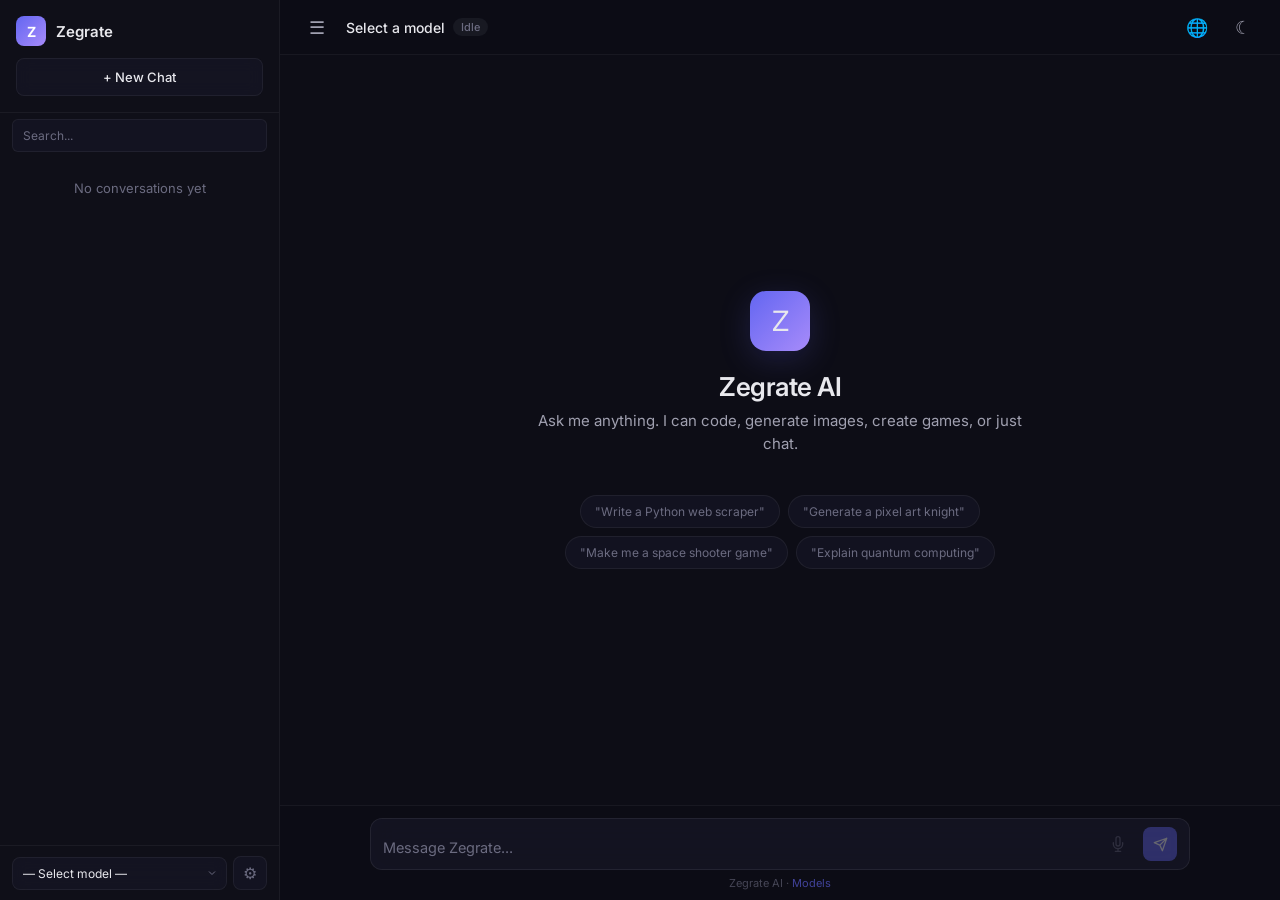
==== commit 6e2442ae: "Clean sidebar, unified smart chat with auto image generation" ====
--- a/static/index.html
+++ b/static/index.html
@@ -7,7 +7,7 @@
   <link rel="preconnect" href="https://fonts.googleapis.com">
   <link rel="preconnect" href="https://fonts.gstatic.com" crossorigin>
   <link href="https://fonts.googleapis.com/css2?family=Inter:wght@300;400;500;600;700&display=swap" rel="stylesheet">
-  <link rel="stylesheet" href="/static/css/style.css?v=5">
+  <link rel="stylesheet" href="/static/css/style.css?v=6">
 </head>
 <body>
   <div id="app">
@@ -15,216 +15,25 @@
       <div class="sidebar-header">
         <div class="logo">
           <div class="logo-icon">Z</div>
-          <span>Zegrate AI</span>
+          <span>Zegrate</span>
         </div>
         <button id="newChatBtn" class="new-chat-btn">+ New Chat</button>
-      </div>
-
-      <div class="sidebar-tabs">
-        <button class="sidebar-tab active" data-tab="chats">Chat</button>
-        <button class="sidebar-tab" data-tab="assets">Assets</button>
-        <button class="sidebar-tab" data-tab="game">Game</button>
-        <button class="sidebar-tab" data-tab="group">Group</button>
-        <button class="sidebar-tab" data-tab="apps">Apps</button>
-        <button class="sidebar-tab" data-tab="todo">Todo</button>
-        <button class="sidebar-tab" data-tab="settings">Settings</button>
       </div>
 
       <div id="sidebarContent" class="sidebar-content">
         <div class="tab-panel active" id="panel-chats">
           <div class="search-bar">
-            <input type="text" id="chatSearch" placeholder="Search conversations..." autocomplete="off">
+            <input type="text" id="chatSearch" placeholder="Search..." autocomplete="off">
           </div>
           <div id="conversationList" class="conversation-list"></div>
         </div>
 
-        <div class="tab-panel" id="panel-assets">
-          <div class="panel-header-row">
-            <span class="panel-title">Asset Studio</span>
-            <button id="genAssetBtn" class="small-btn primary">+ Generate</button>
-          </div>
-          <div class="asset-controls">
-            <input type="text" id="assetPrompt" placeholder="Describe your asset..." class="asset-input" autocomplete="off">
-            <div class="asset-type-row">
-              <button class="asset-type-btn active" data-atype="sprite">Sprite</button>
-              <button class="asset-type-btn" data-atype="texture">Texture</button>
-              <button class="asset-type-btn" data-atype="shader">Shader</button>
-              <button class="asset-type-btn" data-atype="icon">Icon</button>
-            </div>
-            <div class="asset-size-row">
-              <select id="assetSize" class="asset-select">
-                <option value="128">128px</option>
-                <option value="256" selected>256px</option>
-                <option value="512">512px</option>
-              </select>
-              <select id="assetStyle" class="asset-select">
-                <option value="pixel">Pixel Art</option>
-                <option value="flat">Flat</option>
-                <option value="realistic">Realistic</option>
-                <option value="abstract">Abstract</option>
-              </select>
-            </div>
-          </div>
-          <div id="assetGrid" class="asset-grid"></div>
-          <div id="shaderPreview" class="shader-preview" style="display:none">
-            <canvas id="shaderCanvas" width="256" height="256"></canvas>
-            <div class="shader-controls">
-              <button id="shaderRunBtn" class="small-btn primary">Run</button>
-              <button id="shaderExportBtn" class="small-btn">Export GLSL</button>
-            </div>
-          </div>
-        </div>
-
-        <div class="tab-panel" id="panel-game">
-          <div class="panel-header-row">
-            <span class="panel-title">Coder Game Engine</span>
-            <button id="newGameBtn" class="small-btn primary">+ New</button>
-          </div>
-          <div class="game-engine" id="gameEngine">
-            <div class="game-toolbar">
-              <button id="gamePlayBtn" class="game-tool-btn active" title="Play">&#9654;</button>
-              <button id="gamePauseBtn" class="game-tool-btn" title="Pause">&#10074;&#10074;</button>
-              <button id="gameStopBtn" class="game-tool-btn" title="Stop">&#9632;</button>
-              <span class="game-sep"></span>
-              <select id="gameTemplate" class="game-select">
-                <option value="">Template...</option>
-                <option value="platformer">Platformer</option>
-                <option value="topdown">Top-Down RPG</option>
-                <option value="shooter">Space Shooter</option>
-                <option value="puzzle">Puzzle</option>
-                <option value="racing">Racing</option>
-                <option value="fighting">Fighting</option>
-                <option value="roguelike">Roguelike</option>
-                <option value="sandbox">Sandbox</option>
-              </select>
-            </div>
-            <div class="game-workspace">
-              <div class="game-main">
-                <div class="game-tabs">
-                  <button class="game-tab active" data-gtab="code">Code</button>
-                  <button class="game-tab" data-gtab="visual">Preview</button>
-                  <button class="game-tab" data-gtab="shaders">Shaders</button>
-                </div>
-                <div class="game-tab-content active" id="gtab-code">
-                  <textarea id="gameCodeEditor" class="game-code-editor" spellcheck="false" placeholder="// Zegrate Coder Game Engine
-// Write your game code or ask Zegrate to generate it!
-// Supports: Canvas 2D, WebGL, shaders, asset gen
-
-function init() {}
-function update(dt) {}
-function render(ctx) {}
-function handleInput(event) {}
-"></textarea>
-                </div>
-                <div class="game-tab-content" id="gtab-visual">
-                  <canvas id="gamePreviewCanvas" class="game-preview" width="640" height="480"></canvas>
-                </div>
-                <div class="game-tab-content" id="gtab-shaders">
-                  <textarea id="gameFragShader" class="shader-editor" spellcheck="false" placeholder="// Fragment shader (GLSL)
-precision mediump float;
-uniform float u_time;
-uniform vec2 u_resolution;
-void main() {
-  vec2 uv = gl_FragCoord.xy / u_resolution;
-  gl_FragColor = vec4(uv, sin(u_time)*0.5+0.5, 1.0);
-}"></textarea>
-                </div>
-              </div>
-            </div>
-          </div>
-        </div>
-
-        <div class="tab-panel" id="panel-group">
-          <div class="panel-header-row">
-            <span class="panel-title">Group Chat</span>
-            <button id="newGroupBtn" class="small-btn primary">+ New</button>
-          </div>
-          <div class="group-chat-controls">
-            <div class="group-name-row">
-              <input type="text" id="groupName" placeholder="Group name (e.g., 'Dev Team')" autocomplete="off" class="group-input">
-            </div>
-            <div class="group-members-row">
-              <label>Members:</label>
-              <div id="groupMemberList" class="group-member-list">
-                <div class="group-member-tag" data-member="Alex">Alex <span class="remove-member">×</span></div>
-                <div class="group-member-tag" data-member="Sam">Sam <span class="remove-member">×</span></div>
-                <div class="group-member-tag" data-member="Jordan">Jordan <span class="remove-member">×</span></div>
-              </div>
-              <input type="text" id="addMemberInput" placeholder="Add person..." class="group-input-small" autocomplete="off">
-            </div>
-            <div class="group-style-row">
-              <label>Chat Style:</label>
-              <select id="groupStyle" class="group-select">
-                <option value="casual">Casual Friends</option>
-                <option value="work">Work Colleagues</option>
-                <option value="chaotic">Chaotic/Meme</option>
-                <option value="gaming">Gaming Squad</option>
-                <option value="creative">Creative Collab</option>
-                <option value="serious">Serious Discussion</option>
-              </select>
-              <label>Bot Frequency:</label>
-              <select id="groupFrequency" class="group-select">
-                <option value="low">Quiet (20%)</option>
-                <option value="medium" selected>Balanced (40%)</option>
-                <option value="high">Active (60%)</option>
-                <option value="very_high">Loud (80%)</option>
-              </select>
-            </div>
-            <div class="group-style-row">
-              <label>Message Splitting:</label>
-              <select id="groupSplit" class="group-select">
-                <option value="never">Never (one message)</option>
-                <option value="sometimes">Sometimes (natural splits)</option>
-                <option value="dramatic">Dramatic (drag effects)</option>
-                <option value="chaotic">Chaotic (random splits)</option>
-              </select>
-            </div>
-          </div>
-          <div id="groupChatContainer" class="group-chat-container">
-            <div id="groupChatMessages" class="group-chat-messages"></div>
-            <div class="group-chat-input-row">
-              <select id="groupMsgSender" class="group-select-small">
-                <option value="Alex">Alex</option>
-                <option value="Sam">Sam</option>
-                <option value="Jordan">Jordan</option>
-                <option value="Zegrate">🤖 Zegrate</option>
-              </select>
-              <input type="text" id="groupMsgInput" placeholder="Type a message..." class="group-input" autocomplete="off">
-              <button id="groupSendBtn" class="small-btn primary">Send</button>
-            </div>
-          </div>
-        </div>
-
-        <div class="tab-panel" id="panel-apps">
-          <div class="panel-header-row">
-            <button id="newAppBtn" class="small-btn">+ New App</button>
-          </div>
-          <div class="search-bar">
-            <input type="text" id="appSearch" placeholder="Search apps..." autocomplete="off">
-          </div>
-          <div id="appList" class="app-list"></div>
-        </div>
-
-        <div class="tab-panel" id="panel-todo">
-          <div class="panel-header-row">
-            <span class="panel-title">Tasks</span>
-          </div>
-          <div class="todo-input-row">
-            <input type="text" id="todoInput" placeholder="Add a task..." autocomplete="off">
-            <button id="addTodoBtn" class="small-btn">Add</button>
-          </div>
-          <div id="todoList" class="todo-list"></div>
-        </div>
-
         <div class="tab-panel" id="panel-settings">
-          <div class="panel-header-row">
-            <span class="panel-title">Settings</span>
-          </div>
-          <div class="settings-list">
+          <div class="settings-section">
+            <div class="settings-heading">General</div>
             <div class="settings-item">
               <div class="settings-info">
                 <div class="settings-label">Content Filter</div>
-                <div class="settings-desc">Controls response filtering</div>
               </div>
               <label class="settings-switch">
                 <input type="checkbox" id="uncensoredToggle">
@@ -234,7 +43,6 @@
             <div class="settings-item">
               <div class="settings-info">
                 <div class="settings-label">Show Thinking</div>
-                <div class="settings-desc">Display reasoning process</div>
               </div>
               <label class="settings-switch">
                 <input type="checkbox" id="thinkingToggleSettings">
@@ -246,7 +54,10 @@
       </div>
 
       <div class="sidebar-footer">
-        <select id="modelSelect" class="model-select"></select>
+        <div class="footer-row">
+          <select id="modelSelect" class="model-select"></select>
+          <button id="settingsBtn" class="settings-btn" title="Settings">&#9881;</button>
+        </div>
       </div>
     </aside>
 
@@ -267,17 +78,13 @@
           <div class="welcome-content">
             <div class="welcome-icon">Z</div>
             <h1>Zegrate AI</h1>
-            <p>Smart by default. Unleashed on demand.<br>Choose a model or try the Game Engine.</p>
+            <p class="welcome-sub">Ask me anything. I can code, generate images, create games, or just chat.</p>
             <div class="model-cards" id="modelCards"></div>
-            <div class="welcome-features">
-              <div class="welcome-feature" onclick="document.querySelector('[data-tab=assets]').click()">
-                <div class="wf-icon">&#127912;</div>
-                <div class="wf-text">Asset Studio<br><small>Generate sprites, textures, shaders</small></div>
-              </div>
-              <div class="welcome-feature" onclick="document.querySelector('[data-tab=game]').click()">
-                <div class="wf-icon">&#127918;</div>
-                <div class="wf-text">Coder Game<br><small>Build games with 20K+ line engine</small></div>
-              </div>
+            <div class="welcome-hints">
+              <div class="hint-chip">"Write a Python web scraper"</div>
+              <div class="hint-chip">"Generate a pixel art knight"</div>
+              <div class="hint-chip">"Make me a space shooter game"</div>
+              <div class="hint-chip">"Explain quantum computing"</div>
             </div>
           </div>
         </div>
@@ -286,7 +93,7 @@
 
       <div class="input-area">
         <div class="input-wrapper">
-          <textarea id="messageInput" placeholder="Send a message..." rows="1" disabled></textarea>
+          <textarea id="messageInput" placeholder="Message Zegrate..." rows="1" disabled></textarea>
           <button id="voiceBtn" class="voice-btn" title="Voice input" disabled>
             <svg viewBox="0 0 24 24" fill="none" stroke="currentColor" stroke-width="2" stroke-linecap="round" stroke-linejoin="round">
               <path d="M12 1a3 3 0 0 0-3 3v8a3 3 0 0 0 6 0V4a3 3 0 0 0-3-3z"/>
@@ -304,32 +111,6 @@
         <div class="input-footer">Zegrate AI &middot; <a href="https://hf.co/yimn-Aghosh/zegrate-turbo-debugger" target="_blank" style="color:var(--accent,#7c5cff);text-decoration:none">Models</a></div>
       </div>
     </main>
-  </div>
-
-  <!-- App Editor Modal -->
-  <div id="appModal" class="modal" style="display:none">
-    <div class="modal-content">
-      <div class="modal-header">
-        <h2 id="appModalTitle">New App</h2>
-        <button class="icon-btn modal-close" onclick="closeAppModal()">&times;</button>
-      </div>
-      <div class="modal-body">
-        <input type="text" id="appNameInput" placeholder="App name" class="modal-input">
-        <input type="text" id="appDescInput" placeholder="Short description" class="modal-input">
-        <select id="appCategoryInput" class="modal-input">
-          <option value="web">Web App</option>
-          <option value="cli">CLI Tool</option>
-          <option value="api">API</option>
-          <option value="game">Game</option>
-          <option value="other">Other</option>
-        </select>
-        <textarea id="appCodeInput" placeholder="Paste your code here..." class="modal-textarea" rows="12"></textarea>
-      </div>
-      <div class="modal-footer">
-        <button class="small-btn" onclick="closeAppModal()">Cancel</button>
-        <button id="saveAppBtn" class="small-btn primary">Save App</button>
-      </div>
-    </div>
   </div>
 
   <!-- Connection Settings Modal -->
@@ -351,9 +132,6 @@
     </div>
   </div>
 
-  <script src="/static/js/chat.js?v=5"></script>
-  <script src="/static/js/game-engine.js?v=1"></script>
-  <script src="/static/js/assets.js?v=1"></script>
-  <script src="/static/js/group-chat.js?v=1"></script>
+  <script src="/static/js/chat.js?v=6"></script>
 </body>
 </html>
--- a/static/css/style.css
+++ b/static/css/style.css
@@ -321,6 +321,36 @@
   line-height: 1.5;
 }
 
+.welcome-sub {
+  color: var(--text-secondary);
+  font-size: 14px;
+  margin-bottom: 28px;
+}
+
+.welcome-hints {
+  display: flex;
+  flex-wrap: wrap;
+  gap: 8px;
+  justify-content: center;
+  margin-top: 8px;
+}
+
+.hint-chip {
+  padding: 8px 14px;
+  border-radius: 20px;
+  background: var(--glass-bg);
+  border: 1px solid var(--glass-border);
+  color: var(--text-muted);
+  font-size: 12px;
+  cursor: pointer;
+  transition: all 0.2s;
+}
+.hint-chip:hover {
+  border-color: var(--accent);
+  color: var(--text);
+  background: rgba(99, 102, 241, 0.08);
+}
+
 .model-cards {
   display: flex;
   gap: 10px;
@@ -505,6 +535,25 @@
 }
 
 .user-message .message-time { color: rgba(255, 255, 255, 0.6); }
+
+/* ===== CHAT IMAGE ===== */
+.chat-image {
+  margin-top: 10px;
+}
+.chat-image img {
+  max-width: 400px;
+  border-radius: 10px;
+  border: 1px solid var(--glass-border);
+}
+.image-loading {
+  padding: 12px 16px;
+  border-radius: 8px;
+  background: var(--glass-bg);
+  color: var(--text-muted);
+  font-size: 13px;
+  display: inline-block;
+  animation: pulse 1.5s ease infinite;
+}
 
 /* ===== TYPING INDICATOR ===== */
 .typing-indicator {
@@ -636,29 +685,7 @@
 ::-webkit-scrollbar-thumb:hover { background: rgba(255, 255, 255, 0.15); }
 
 /* ===== SIDEBAR TABS ===== */
-.sidebar-tabs {
-  display: flex;
-  border-bottom: 1px solid var(--sidebar-border);
-  padding: 4px 8px;
-  gap: 2px;
-}
-
-.sidebar-tab {
-  flex: 1;
-  padding: 8px 4px;
-  border: none;
-  background: transparent;
-  color: var(--text-muted);
-  font-size: 12px;
-  font-weight: 500;
-  cursor: pointer;
-  border-radius: 6px;
-  transition: all 0.2s;
-  font-family: inherit;
-}
-.sidebar-tab:hover { background: var(--hover); color: var(--text); }
-.sidebar-tab.active { background: var(--hover); color: var(--accent); }
-
+/* ===== SIDEBAR TABS ===== */
 .sidebar-content {
   flex: 1;
   overflow: hidden;
@@ -681,6 +708,55 @@
   padding: 8px 12px 4px;
 }
 .panel-title { font-size: 13px; font-weight: 500; color: var(--text-secondary); }
+
+/* ===== SIDEBAR FOOTER ===== */
+.sidebar-footer {
+  padding: 10px 12px;
+  border-top: 1px solid var(--sidebar-border);
+}
+
+.footer-row {
+  display: flex;
+  gap: 6px;
+  align-items: center;
+}
+
+.model-select {
+  flex: 1;
+  padding: 8px 10px;
+  border-radius: 8px;
+  border: 1px solid var(--glass-border);
+  background: var(--glass-bg);
+  backdrop-filter: blur(8px);
+  color: var(--text);
+  font-size: 12px;
+  cursor: pointer;
+  outline: none;
+  font-family: inherit;
+  appearance: none;
+  background-image: url("data:image/svg+xml,%3Csvg xmlns='http://www.w3.org/2000/svg' width='12' height='12' viewBox='0 0 24 24' fill='none' stroke='%236b6b80' stroke-width='2'%3E%3Cpath d='M6 9l6 6 6-6'/%3E%3C/svg%3E");
+  background-repeat: no-repeat;
+  background-position: right 8px center;
+  padding-right: 28px;
+}
+
+.settings-btn {
+  width: 34px;
+  height: 34px;
+  border-radius: 8px;
+  border: 1px solid var(--glass-border);
+  background: var(--glass-bg);
+  color: var(--text-muted);
+  font-size: 16px;
+  cursor: pointer;
+  display: flex;
+  align-items: center;
+  justify-content: center;
+  transition: all 0.2s;
+  flex-shrink: 0;
+}
+.settings-btn:hover { background: var(--hover); color: var(--text); }
+.settings-btn.active { color: var(--accent); background: rgba(99, 102, 241, 0.1); }
 
 .small-btn {
   padding: 6px 12px;
@@ -937,6 +1013,17 @@
 }
 
 /* ===== SETTINGS PANEL ===== */
+.settings-section {
+  padding: 8px;
+}
+.settings-heading {
+  font-size: 11px;
+  font-weight: 600;
+  color: var(--text-muted);
+  text-transform: uppercase;
+  letter-spacing: 0.5px;
+  padding: 8px 14px 4px;
+}
 .settings-list {
   display: flex;
   flex-direction: column;
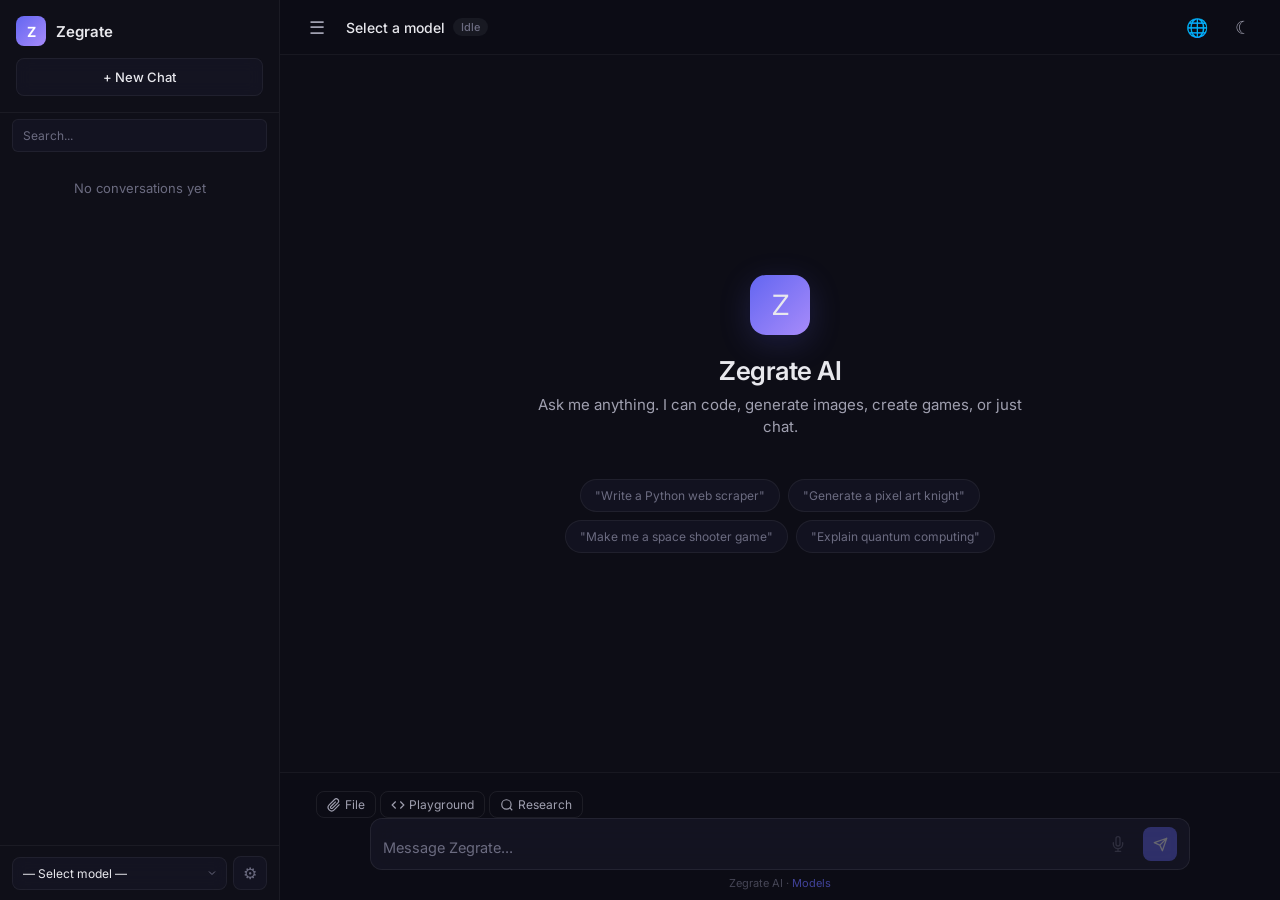
==== commit d31573f8: "feat: Source citations, custom prompts, file upload, code playground, deep research - Source Citatio" ====
--- a/static/index.html
+++ b/static/index.html
@@ -50,6 +50,15 @@
               </label>
             </div>
           </div>
+          <div class="settings-section">
+            <div class="settings-heading">Custom System Prompt</div>
+            <p class="settings-hint">Override the default AI personality. Leave empty for default behavior.</p>
+            <textarea id="customPromptInput" class="custom-prompt-input" placeholder="You are a helpful coding assistant specializing in Python..." rows="4"></textarea>
+            <div class="settings-actions">
+              <button id="savePromptBtn" class="small-btn primary">Save Prompt</button>
+              <button id="clearPromptBtn" class="small-btn">Reset to Default</button>
+            </div>
+          </div>
         </div>
       </div>
 
@@ -92,6 +101,20 @@
       </div>
 
       <div class="input-area">
+        <div class="input-tools">
+          <button id="fileUploadBtn" class="tool-btn" title="Upload file for analysis">
+            <svg viewBox="0 0 24 24" fill="none" stroke="currentColor" stroke-width="2"><path d="M21.44 11.05l-9.19 9.19a6 6 0 01-8.49-8.49l9.19-9.19a4 4 0 015.66 5.66l-9.2 9.19a2 2 0 01-2.83-2.83l8.49-8.48"/></svg>
+            <span>File</span>
+          </button>
+          <button id="codePlaygroundBtn" class="tool-btn" title="Code Playground - run code in browser">
+            <svg viewBox="0 0 24 24" fill="none" stroke="currentColor" stroke-width="2"><polyline points="16 18 22 12 16 6"/><polyline points="8 6 2 12 8 18"/></svg>
+            <span>Playground</span>
+          </button>
+          <button id="deepResearchBtn" class="tool-btn" title="Deep Research - multi-query synthesis">
+            <svg viewBox="0 0 24 24" fill="none" stroke="currentColor" stroke-width="2"><circle cx="11" cy="11" r="8"/><line x1="21" y1="21" x2="16.65" y2="16.65"/></svg>
+            <span>Research</span>
+          </button>
+        </div>
         <div class="input-wrapper">
           <textarea id="messageInput" placeholder="Message Zegrate..." rows="1" disabled></textarea>
           <button id="voiceBtn" class="voice-btn" title="Voice input" disabled>
@@ -132,6 +155,86 @@
     </div>
   </div>
 
+  <!-- File Upload Modal -->
+  <div id="fileModal" class="modal" style="display:none">
+    <div class="modal-content" style="max-width:520px">
+      <div class="modal-header">
+        <h2>Upload File for Analysis</h2>
+        <button class="icon-btn modal-close" onclick="closeFileModal()">&times;</button>
+      </div>
+      <div class="modal-body">
+        <div id="fileDropZone" class="file-drop-zone">
+          <svg viewBox="0 0 24 24" fill="none" stroke="currentColor" stroke-width="2" style="width:40px;height:40px;opacity:0.4"><path d="M21.44 11.05l-9.19 9.19a6 6 0 01-8.49-8.49l9.19-9.19a4 4 0 015.66 5.66l-9.2 9.19a2 2 0 01-2.83-2.83l8.49-8.48"/></svg>
+          <p>Drop a file here or <label for="fileInput" style="color:var(--accent);cursor:pointer">browse</label></p>
+          <p style="font-size:12px;opacity:0.5;margin-top:4px">Supports code, text, JSON, Markdown (max 50KB)</p>
+          <input type="file" id="fileInput" style="display:none" accept=".py,.js,.ts,.java,.c,.cpp,.go,.rs,.rb,.php,.json,.md,.txt,.html,.css,.yaml,.yml,.toml,.sh,.sql,.xml,.csv">
+        </div>
+        <div id="filePreview" style="display:none;margin-top:12px">
+          <div class="file-info">
+            <span id="fileName" class="file-name"></span>
+            <button id="removeFileBtn" class="small-btn">Remove</button>
+          </div>
+          <pre id="fileContentPreview" class="file-content-preview"></pre>
+        </div>
+      </div>
+      <div class="modal-footer">
+        <button class="small-btn" onclick="closeFileModal()">Cancel</button>
+        <button id="analyzeFileBtn" class="small-btn primary" disabled>Analyze File</button>
+      </div>
+    </div>
+  </div>
+
+  <!-- Code Playground Modal -->
+  <div id="playgroundModal" class="modal" style="display:none">
+    <div class="modal-content playground-content">
+      <div class="modal-header">
+        <h2>Code Playground</h2>
+        <button class="icon-btn modal-close" onclick="closePlayground()">&times;</button>
+      </div>
+      <div class="playground-body">
+        <div class="playground-toolbar">
+          <select id="playgroundLang" class="modal-input" style="width:auto">
+            <option value="javascript">JavaScript</option>
+            <option value="python">Python (via Pyodide)</option>
+            <option value="html">HTML/CSS</option>
+          </select>
+          <button id="runCodeBtn" class="small-btn primary">Run Code</button>
+        </div>
+        <div class="playground-panels">
+          <div class="playground-editor-wrap">
+            <div class="playground-label">Editor</div>
+            <textarea id="playgroundEditor" class="playground-editor" spellcheck="false" placeholder="// Write your code here..."></textarea>
+          </div>
+          <div class="playground-output-wrap">
+            <div class="playground-label">Output</div>
+            <div id="playgroundOutput" class="playground-output"></div>
+          </div>
+        </div>
+      </div>
+    </div>
+  </div>
+
+  <!-- Deep Research Modal -->
+  <div id="researchModal" class="modal" style="display:none">
+    <div class="modal-content" style="max-width:600px">
+      <div class="modal-header">
+        <h2>Deep Research</h2>
+        <button class="icon-btn modal-close" onclick="closeResearch()">&times;</button>
+      </div>
+      <div class="modal-body">
+        <p style="font-size:13px;opacity:0.7;margin-bottom:12px">Multi-query search: AI generates sub-questions, searches each, and synthesizes a comprehensive answer.</p>
+        <input type="text" id="researchQuery" class="modal-input" placeholder="What do you want to research deeply?">
+        <div id="researchProgress" style="display:none;margin-top:16px">
+          <div class="research-steps" id="researchSteps"></div>
+        </div>
+      </div>
+      <div class="modal-footer">
+        <button class="small-btn" onclick="closeResearch()">Cancel</button>
+        <button id="startResearchBtn" class="small-btn primary">Start Research</button>
+      </div>
+    </div>
+  </div>
+
   <script src="/static/js/chat.js?v=6"></script>
 </body>
 </html>
--- a/static/css/style.css
+++ b/static/css/style.css
@@ -1132,6 +1132,26 @@
   white-space: pre-wrap;
 }
 
+.search-indicator {
+  display: inline-flex;
+  align-items: center;
+  gap: 6px;
+  padding: 6px 14px;
+  border-radius: 20px;
+  background: rgba(99, 102, 241, 0.08);
+  border: 1px solid rgba(99, 102, 241, 0.15);
+  font-size: 13px;
+  color: var(--accent);
+  animation: pulse-search 1.5s ease-in-out infinite;
+}
+.search-icon {
+  font-size: 14px;
+}
+@keyframes pulse-search {
+  0%, 100% { opacity: 1; }
+  50% { opacity: 0.6; }
+}
+
 .connect-status {
   font-size: 11px;
   margin-left: 8px;
@@ -1602,3 +1622,270 @@
 .group-chat-input-row .group-input {
   flex: 1;
 }
+
+/* ============================================================
+   INPUT TOOLS BAR
+   ============================================================ */
+.input-tools {
+  display: flex;
+  gap: 4px;
+  padding: 6px 12px 0;
+}
+.tool-btn {
+  display: flex;
+  align-items: center;
+  gap: 4px;
+  padding: 5px 10px;
+  border-radius: 8px;
+  border: 1px solid var(--input-border);
+  background: transparent;
+  color: var(--text-secondary);
+  font-size: 12px;
+  cursor: pointer;
+  transition: all 0.15s;
+  font-family: inherit;
+}
+.tool-btn:hover {
+  background: var(--accent);
+  color: #fff;
+  border-color: var(--accent);
+}
+.tool-btn svg {
+  width: 14px;
+  height: 14px;
+}
+
+/* ============================================================
+   SOURCE CITATIONS PANEL
+   ============================================================ */
+.sources-panel {
+  margin-top: 8px;
+  padding: 8px 12px;
+  border-radius: 8px;
+  background: rgba(99, 102, 241, 0.04);
+  border: 1px solid rgba(99, 102, 241, 0.1);
+}
+.sources-label {
+  font-size: 11px;
+  font-weight: 600;
+  color: var(--text-muted);
+  text-transform: uppercase;
+  letter-spacing: 0.5px;
+  margin-bottom: 6px;
+}
+.source-item {
+  display: flex;
+  align-items: center;
+  gap: 6px;
+  padding: 4px 0;
+  font-size: 12px;
+}
+.source-num {
+  display: inline-flex;
+  align-items: center;
+  justify-content: center;
+  width: 18px;
+  height: 18px;
+  border-radius: 4px;
+  background: var(--accent);
+  color: #fff;
+  font-size: 10px;
+  font-weight: 600;
+  flex-shrink: 0;
+}
+.source-link {
+  color: var(--accent);
+  text-decoration: none;
+  white-space: nowrap;
+  overflow: hidden;
+  text-overflow: ellipsis;
+}
+.source-link:hover {
+  text-decoration: underline;
+}
+
+/* ============================================================
+   CUSTOM PROMPT
+   ============================================================ */
+.settings-hint {
+  font-size: 12px;
+  color: var(--text-muted);
+  margin-bottom: 8px;
+}
+.custom-prompt-input {
+  width: 100%;
+  padding: 10px;
+  border-radius: 8px;
+  border: 1px solid var(--input-border);
+  background: var(--input-bg);
+  color: var(--text);
+  font-size: 13px;
+  font-family: inherit;
+  resize: vertical;
+  min-height: 80px;
+  outline: none;
+}
+.custom-prompt-input:focus {
+  border-color: var(--accent);
+}
+.settings-actions {
+  display: flex;
+  gap: 6px;
+  margin-top: 8px;
+}
+
+/* ============================================================
+   FILE UPLOAD
+   ============================================================ */
+.file-drop-zone {
+  border: 2px dashed var(--input-border);
+  border-radius: 12px;
+  padding: 30px;
+  text-align: center;
+  color: var(--text-muted);
+  transition: all 0.2s;
+  cursor: pointer;
+}
+.file-drop-zone.dragover {
+  border-color: var(--accent);
+  background: rgba(99, 102, 241, 0.06);
+}
+.file-drop-zone p {
+  margin-top: 8px;
+  font-size: 14px;
+}
+.file-info {
+  display: flex;
+  align-items: center;
+  justify-content: space-between;
+  padding: 8px 12px;
+  border-radius: 8px;
+  background: var(--input-bg);
+  border: 1px solid var(--input-border);
+}
+.file-name {
+  font-size: 13px;
+  color: var(--text);
+  font-weight: 500;
+}
+.file-content-preview {
+  margin-top: 8px;
+  max-height: 200px;
+  overflow: auto;
+  padding: 10px;
+  border-radius: 8px;
+  background: var(--code-bg);
+  font-size: 12px;
+  font-family: 'SF Mono', 'Fira Code', monospace;
+  white-space: pre-wrap;
+  color: var(--text-secondary);
+}
+
+/* ============================================================
+   CODE PLAYGROUND
+   ============================================================ */
+.playground-content {
+  max-width: 900px;
+  width: 95vw;
+}
+.playground-body {
+  display: flex;
+  flex-direction: column;
+  gap: 10px;
+}
+.playground-toolbar {
+  display: flex;
+  align-items: center;
+  gap: 8px;
+}
+.playground-panels {
+  display: grid;
+  grid-template-columns: 1fr 1fr;
+  gap: 10px;
+  min-height: 350px;
+}
+.playground-editor-wrap,
+.playground-output-wrap {
+  display: flex;
+  flex-direction: column;
+  border-radius: 8px;
+  border: 1px solid var(--input-border);
+  overflow: hidden;
+}
+.playground-label {
+  padding: 6px 10px;
+  font-size: 11px;
+  font-weight: 600;
+  color: var(--text-muted);
+  text-transform: uppercase;
+  background: var(--input-bg);
+  border-bottom: 1px solid var(--input-border);
+}
+.playground-editor {
+  flex: 1;
+  min-height: 300px;
+  padding: 12px;
+  border: none;
+  background: var(--code-bg);
+  color: var(--text);
+  font-family: 'SF Mono', 'Fira Code', monospace;
+  font-size: 13px;
+  line-height: 1.6;
+  resize: none;
+  outline: none;
+  tab-size: 2;
+}
+.playground-output {
+  flex: 1;
+  min-height: 300px;
+  padding: 12px;
+  background: var(--bg);
+  color: var(--text);
+  font-family: 'SF Mono', 'Fira Code', monospace;
+  font-size: 13px;
+  line-height: 1.6;
+  overflow: auto;
+  white-space: pre-wrap;
+}
+.playground-output iframe {
+  width: 100%;
+  height: 100%;
+  border: none;
+  min-height: 300px;
+}
+@media (max-width: 700px) {
+  .playground-panels {
+    grid-template-columns: 1fr;
+  }
+}
+
+/* ============================================================
+   DEEP RESEARCH
+   ============================================================ */
+.research-steps {
+  display: flex;
+  flex-direction: column;
+  gap: 8px;
+}
+.research-step {
+  display: flex;
+  align-items: center;
+  gap: 8px;
+  padding: 8px 12px;
+  border-radius: 8px;
+  background: var(--input-bg);
+  border: 1px solid var(--input-border);
+  font-size: 13px;
+  color: var(--text);
+}
+.research-step.active {
+  border-color: var(--accent);
+  background: rgba(99, 102, 241, 0.06);
+}
+.research-step.done {
+  opacity: 0.6;
+}
+.research-step-icon {
+  font-size: 14px;
+  flex-shrink: 0;
+}
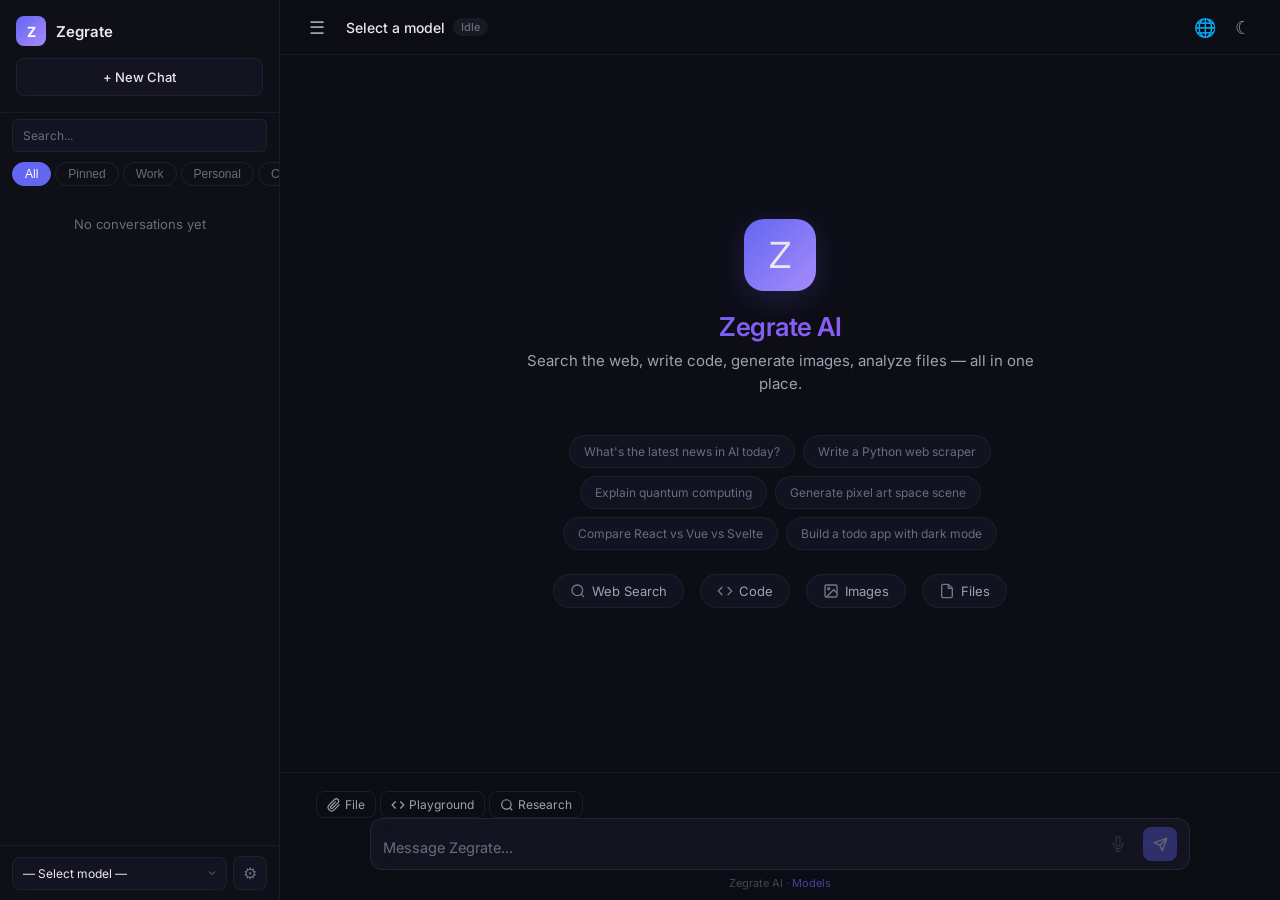
==== commit f983375c: "feat: Export, share, folders, mobile nav, welcome screen, animations - Export chats as Markdown - Sh" ====
--- a/static/index.html
+++ b/static/index.html
@@ -25,6 +25,13 @@
           <div class="search-bar">
             <input type="text" id="chatSearch" placeholder="Search..." autocomplete="off">
           </div>
+          <div class="folder-tabs">
+            <button class="folder-tab active" data-folder="">All</button>
+            <button class="folder-tab" data-folder="pinned">Pinned</button>
+            <button class="folder-tab" data-folder="work">Work</button>
+            <button class="folder-tab" data-folder="personal">Personal</button>
+            <button class="folder-tab" data-folder="code">Code</button>
+          </div>
           <div id="conversationList" class="conversation-list"></div>
         </div>
 
@@ -78,22 +85,52 @@
           <span id="modelStatus" class="model-status idle">Idle</span>
           <span id="connectStatus" class="connect-status" style="display:none"></span>
         </div>
-        <button id="connectBtn" class="icon-btn" title="Connect to local server">&#127760;</button>
-        <button id="themeToggle" class="icon-btn" title="Toggle theme">&#9790;</button>
+        <div class="header-actions">
+          <button id="exportBtn" class="icon-btn" title="Export chat" style="display:none">
+            <svg viewBox="0 0 24 24" fill="none" stroke="currentColor" stroke-width="2" style="width:18px;height:18px"><path d="M21 15v4a2 2 0 01-2 2H5a2 2 0 01-2-2v-4"/><polyline points="7 10 12 15 17 10"/><line x1="12" y1="15" x2="12" y2="3"/></svg>
+          </button>
+          <button id="shareBtn" class="icon-btn" title="Share chat" style="display:none">
+            <svg viewBox="0 0 24 24" fill="none" stroke="currentColor" stroke-width="2" style="width:18px;height:18px"><circle cx="18" cy="5" r="3"/><circle cx="6" cy="12" r="3"/><circle cx="18" cy="19" r="3"/><line x1="8.59" y1="13.51" x2="15.42" y2="17.49"/><line x1="15.41" y1="6.51" x2="8.59" y2="10.49"/></svg>
+          </button>
+          <button id="connectBtn" class="icon-btn" title="Connect to local server">&#127760;</button>
+          <button id="themeToggle" class="icon-btn" title="Toggle theme">&#9790;</button>
+        </div>
       </header>
 
       <div id="chatContainer" class="chat-container">
         <div id="welcomeScreen" class="welcome-screen">
           <div class="welcome-content">
-            <div class="welcome-icon">Z</div>
-            <h1>Zegrate AI</h1>
-            <p class="welcome-sub">Ask me anything. I can code, generate images, create games, or just chat.</p>
+            <div class="welcome-logo">
+              <div class="welcome-icon animated-logo">Z</div>
+            </div>
+            <h1 class="welcome-title">Zegrate AI</h1>
+            <p class="welcome-sub">Search the web, write code, generate images, analyze files — all in one place.</p>
             <div class="model-cards" id="modelCards"></div>
             <div class="welcome-hints">
-              <div class="hint-chip">"Write a Python web scraper"</div>
-              <div class="hint-chip">"Generate a pixel art knight"</div>
-              <div class="hint-chip">"Make me a space shooter game"</div>
-              <div class="hint-chip">"Explain quantum computing"</div>
+              <div class="hint-chip" data-msg="What's the latest news in AI today?">What's the latest news in AI today?</div>
+              <div class="hint-chip" data-msg="Write a Python web scraper for Hacker News">Write a Python web scraper</div>
+              <div class="hint-chip" data-msg="Explain quantum computing like I'm 5">Explain quantum computing</div>
+              <div class="hint-chip" data-msg="Generate a pixel art space scene">Generate pixel art space scene</div>
+              <div class="hint-chip" data-msg="Compare React vs Vue vs Svelte in 2026">Compare React vs Vue vs Svelte</div>
+              <div class="hint-chip" data-msg="Build me a todo app with dark mode">Build a todo app with dark mode</div>
+            </div>
+            <div class="welcome-features">
+              <div class="welcome-feature">
+                <svg viewBox="0 0 24 24" fill="none" stroke="currentColor" stroke-width="2"><circle cx="11" cy="11" r="8"/><line x1="21" y1="21" x2="16.65" y2="16.65"/></svg>
+                <span>Web Search</span>
+              </div>
+              <div class="welcome-feature">
+                <svg viewBox="0 0 24 24" fill="none" stroke="currentColor" stroke-width="2"><polyline points="16 18 22 12 16 6"/><polyline points="8 6 2 12 8 18"/></svg>
+                <span>Code</span>
+              </div>
+              <div class="welcome-feature">
+                <svg viewBox="0 0 24 24" fill="none" stroke="currentColor" stroke-width="2"><rect x="3" y="3" width="18" height="18" rx="2" ry="2"/><circle cx="8.5" cy="8.5" r="1.5"/><polyline points="21 15 16 10 5 21"/></svg>
+                <span>Images</span>
+              </div>
+              <div class="welcome-feature">
+                <svg viewBox="0 0 24 24" fill="none" stroke="currentColor" stroke-width="2"><path d="M14 2H6a2 2 0 00-2 2v16a2 2 0 002 2h12a2 2 0 002-2V8z"/><polyline points="14 2 14 8 20 8"/></svg>
+                <span>Files</span>
+              </div>
             </div>
           </div>
         </div>
@@ -236,5 +273,25 @@
   </div>
 
   <script src="/static/js/chat.js?v=6"></script>
+
+  <!-- Mobile Bottom Nav -->
+  <nav id="mobileNav" class="mobile-nav">
+    <button class="mobile-nav-btn active" data-panel="chats">
+      <svg viewBox="0 0 24 24" fill="none" stroke="currentColor" stroke-width="2"><path d="M21 15a2 2 0 01-2 2H7l-4 4V5a2 2 0 012-2h14a2 2 0 012 2z"/></svg>
+      <span>Chat</span>
+    </button>
+    <button class="mobile-nav-btn" data-panel="playground">
+      <svg viewBox="0 0 24 24" fill="none" stroke="currentColor" stroke-width="2"><polyline points="16 18 22 12 16 6"/><polyline points="8 6 2 12 8 18"/></svg>
+      <span>Code</span>
+    </button>
+    <button class="mobile-nav-btn" data-panel="files">
+      <svg viewBox="0 0 24 24" fill="none" stroke="currentColor" stroke-width="2"><path d="M14 2H6a2 2 0 00-2 2v16a2 2 0 002 2h12a2 2 0 002-2V8z"/><polyline points="14 2 14 8 20 8"/></svg>
+      <span>Files</span>
+    </button>
+    <button class="mobile-nav-btn" data-panel="settings">
+      <svg viewBox="0 0 24 24" fill="none" stroke="currentColor" stroke-width="2"><circle cx="12" cy="12" r="3"/><path d="M19.4 15a1.65 1.65 0 00.33 1.82l.06.06a2 2 0 010 2.83 2 2 0 01-2.83 0l-.06-.06a1.65 1.65 0 00-1.82-.33 1.65 1.65 0 00-1 1.51V21a2 2 0 01-2 2 2 2 0 01-2-2v-.09A1.65 1.65 0 009 19.4a1.65 1.65 0 00-1.82.33l-.06.06a2 2 0 01-2.83 0 2 2 0 010-2.83l.06-.06A1.65 1.65 0 004.68 15a1.65 1.65 0 00-1.51-1H3a2 2 0 01-2-2 2 2 0 012-2h.09A1.65 1.65 0 004.6 9a1.65 1.65 0 00-.33-1.82l-.06-.06a2 2 0 010-2.83 2 2 0 012.83 0l.06.06A1.65 1.65 0 009 4.68a1.65 1.65 0 001-1.51V3a2 2 0 012-2 2 2 0 012 2v.09a1.65 1.65 0 001 1.51 1.65 1.65 0 001.82-.33l.06-.06a2 2 0 012.83 0 2 2 0 010 2.83l-.06.06A1.65 1.65 0 0019.4 9a1.65 1.65 0 001.51 1H21a2 2 0 012 2 2 2 0 01-2 2h-.09a1.65 1.65 0 00-1.51 1z"/></svg>
+      <span>Settings</span>
+    </button>
+  </nav>
 </body>
 </html>
--- a/static/css/style.css
+++ b/static/css/style.css
@@ -1889,3 +1889,227 @@
   font-size: 14px;
   flex-shrink: 0;
 }
+
+/* ============================================================
+   WELCOME SCREEN
+   ============================================================ */
+.welcome-logo {
+  margin-bottom: 16px;
+}
+.welcome-icon.animated-logo {
+  width: 72px;
+  height: 72px;
+  font-size: 36px;
+  border-radius: 20px;
+  animation: logoFloat 3s ease-in-out infinite;
+}
+@keyframes logoFloat {
+  0%, 100% { transform: translateY(0); }
+  50% { transform: translateY(-8px); }
+}
+.welcome-title {
+  font-size: 32px;
+  font-weight: 700;
+  margin-bottom: 8px;
+  background: linear-gradient(135deg, var(--accent), #a855f7);
+  -webkit-background-clip: text;
+  -webkit-text-fill-color: transparent;
+}
+.welcome-features {
+  display: flex;
+  gap: 16px;
+  justify-content: center;
+  margin-top: 24px;
+  flex-wrap: wrap;
+}
+.welcome-feature {
+  display: flex;
+  align-items: center;
+  gap: 6px;
+  padding: 8px 16px;
+  border-radius: 20px;
+  background: var(--glass-bg);
+  border: 1px solid var(--glass-border);
+  font-size: 13px;
+  color: var(--text-secondary);
+}
+.welcome-feature svg {
+  width: 16px;
+  height: 16px;
+  opacity: 0.7;
+}
+.hint-chip {
+  cursor: pointer;
+  transition: all 0.2s;
+}
+.hint-chip:hover {
+  transform: translateY(-2px);
+  box-shadow: 0 4px 12px rgba(99, 102, 241, 0.2);
+}
+
+/* ============================================================
+   HEADER ACTIONS
+   ============================================================ */
+.header-actions {
+  display: flex;
+  align-items: center;
+  gap: 4px;
+}
+
+/* ============================================================
+   FOLDER TABS
+   ============================================================ */
+.folder-tabs {
+  display: flex;
+  gap: 4px;
+  padding: 4px 12px 8px;
+  overflow-x: auto;
+}
+.folder-tab {
+  padding: 4px 12px;
+  border-radius: 12px;
+  border: 1px solid var(--input-border);
+  background: transparent;
+  color: var(--text-muted);
+  font-size: 12px;
+  cursor: pointer;
+  white-space: nowrap;
+  transition: all 0.15s;
+}
+.folder-tab.active {
+  background: var(--accent);
+  color: #fff;
+  border-color: var(--accent);
+}
+.folder-tab:hover:not(.active) {
+  background: var(--hover);
+}
+
+/* ============================================================
+   MOBILE BOTTOM NAV
+   ============================================================ */
+.mobile-nav {
+  display: none;
+  position: fixed;
+  bottom: 0;
+  left: 0;
+  right: 0;
+  height: 56px;
+  background: var(--sidebar-bg);
+  border-top: 1px solid var(--sidebar-border);
+  backdrop-filter: blur(20px);
+  -webkit-backdrop-filter: blur(20px);
+  z-index: 100;
+  padding: 0 8px;
+}
+@media (max-width: 768px) {
+  .mobile-nav {
+    display: flex;
+    align-items: center;
+    justify-content: space-around;
+  }
+  .input-area {
+    padding-bottom: 60px;
+  }
+  .main-area {
+    height: calc(100vh - 56px);
+  }
+}
+.mobile-nav-btn {
+  display: flex;
+  flex-direction: column;
+  align-items: center;
+  gap: 2px;
+  padding: 6px 12px;
+  border: none;
+  background: transparent;
+  color: var(--text-muted);
+  font-size: 10px;
+  cursor: pointer;
+  transition: color 0.15s;
+}
+.mobile-nav-btn svg {
+  width: 20px;
+  height: 20px;
+}
+.mobile-nav-btn.active {
+  color: var(--accent);
+}
+
+/* ============================================================
+   PIN & FOLDER BADGES
+   ============================================================ */
+.conv-pin {
+  font-size: 10px;
+  margin-right: 4px;
+  opacity: 0.6;
+}
+.conv-folder-badge {
+  font-size: 9px;
+  padding: 1px 6px;
+  border-radius: 8px;
+  background: var(--accent);
+  color: #fff;
+  margin-left: 6px;
+  opacity: 0.7;
+}
+.conv-actions {
+  display: none;
+  gap: 2px;
+  margin-left: auto;
+}
+.conv-item:hover .conv-actions {
+  display: flex;
+}
+.conv-action-btn {
+  padding: 2px 6px;
+  border: none;
+  background: transparent;
+  color: var(--text-muted);
+  font-size: 12px;
+  cursor: pointer;
+  border-radius: 4px;
+}
+.conv-action-btn:hover {
+  background: var(--hover);
+  color: var(--text);
+}
+
+/* ============================================================
+   ANIMATIONS
+   ============================================================ */
+.message {
+  animation: msgSlideIn 0.2s ease-out;
+}
+@keyframes msgSlideIn {
+  from { opacity: 0; transform: translateY(8px); }
+  to { opacity: 1; transform: translateY(0); }
+}
+.typing-dot {
+  animation: typingBounce 1.4s ease-in-out infinite;
+}
+.typing-dot:nth-child(2) { animation-delay: 0.2s; }
+.typing-dot:nth-child(3) { animation-delay: 0.4s; }
+@keyframes typingBounce {
+  0%, 60%, 100% { transform: translateY(0); }
+  30% { transform: translateY(-4px); }
+}
+
+/* ============================================================
+   EXPORT / SHARE MODAL
+   ============================================================ */
+.share-url-box {
+  display: flex;
+  gap: 6px;
+  margin-top: 8px;
+}
+.share-url-input {
+  flex: 1;
+  padding: 8px 12px;
+  border-radius: 8px;
+  border: 1px solid var(--input-border);
+  background: var(--code-bg);
+  color: var(--text);
+  font-size: 13px;
+  font-family: monospace;
+}
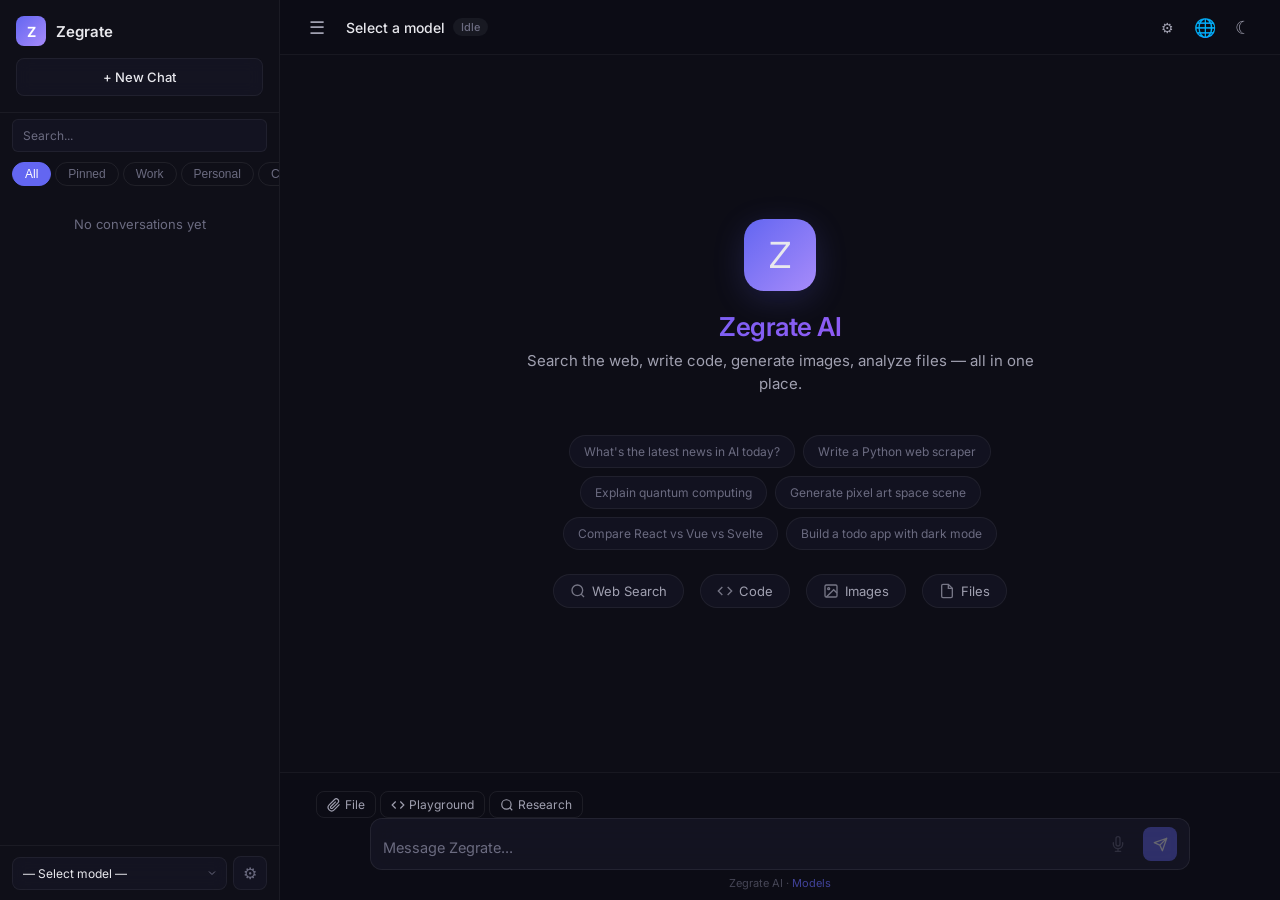
==== commit db5bea15: "Training dashboard modal - live step feed, progress bars, phase indicator, power log" ====
--- a/static/index.html
+++ b/static/index.html
@@ -92,6 +92,7 @@
           <button id="shareBtn" class="icon-btn" title="Share chat" style="display:none">
             <svg viewBox="0 0 24 24" fill="none" stroke="currentColor" stroke-width="2" style="width:18px;height:18px"><circle cx="18" cy="5" r="3"/><circle cx="6" cy="12" r="3"/><circle cx="18" cy="19" r="3"/><line x1="8.59" y1="13.51" x2="15.42" y2="17.49"/><line x1="15.41" y1="6.51" x2="8.59" y2="10.49"/></svg>
           </button>
+          <button class="icon-btn" title="Training Dashboard" onclick="openTrainingDashboard()" style="font-size:14px">&#9881;</button>
           <button id="connectBtn" class="icon-btn" title="Connect to local server">&#127760;</button>
           <button id="themeToggle" class="icon-btn" title="Toggle theme">&#9790;</button>
         </div>
@@ -268,6 +269,56 @@
       <div class="modal-footer">
         <button class="small-btn" onclick="closeResearch()">Cancel</button>
         <button id="startResearchBtn" class="small-btn primary">Start Research</button>
+      </div>
+    </div>
+  </div>
+
+  <!-- Training Dashboard Modal -->
+  <div id="trainingModal" class="modal" style="display:none">
+    <div class="modal-content" style="max-width:800px;max-height:90vh;overflow-y:auto;background:#0a0a0f;color:#e0e0e0;font-family:'SF Mono','Fira Code',monospace">
+      <div class="modal-header" style="border-bottom:1px solid #1a1a2e">
+        <h2 style="background:linear-gradient(135deg,#00d4ff,#7b2ff7);-webkit-background-clip:text;-webkit-text-fill-color:transparent">Training Dashboard</h2>
+        <button class="icon-btn modal-close" onclick="document.getElementById('trainingModal').style.display='none'">&times;</button>
+      </div>
+      <div class="modal-body" style="padding:12px">
+        <div style="text-align:center;margin-bottom:12px">
+          <span id="trainLiveBadge" style="display:inline-flex;align-items:center;gap:6px;border:1px solid #ff3333;border-radius:12px;padding:3px 10px;font-size:11px;color:#ff4444">
+            <span style="width:6px;height:6px;border-radius:50%;background:#ff3333;animation:pulse 1.5s infinite"></span>
+            <span id="trainLiveText">LOADING...</span>
+          </span>
+        </div>
+        <div style="text-align:center;margin-bottom:12px">
+          <div style="font-size:10px;color:#666;text-transform:uppercase;letter-spacing:1px">Training Step</div>
+          <div><span id="trainStepNum" style="font-size:48px;font-weight:700;color:#00d4ff">---</span><span id="trainStepArrow" style="font-size:28px;margin-left:8px;color:#444"></span></div>
+          <div style="font-size:12px;color:#555">/ 10,000</div>
+        </div>
+        <div style="margin-bottom:12px">
+          <div style="font-size:10px;color:#666;text-transform:uppercase;letter-spacing:1px;margin-bottom:4px">Progress</div>
+          <div style="width:100%;height:24px;background:#1a1a2e;border-radius:12px;overflow:hidden;position:relative">
+            <div id="trainProgressFill" style="height:100%;background:linear-gradient(90deg,#7b2ff7,#00d4ff);border-radius:12px;transition:width .6s;width:0%"></div>
+            <div id="trainProgressText" style="position:absolute;top:50%;left:50%;transform:translate(-50%,-50%);font-size:11px;font-weight:700;color:#fff;text-shadow:0 1px 4px rgba(0,0,0,.8)">0%</div>
+          </div>
+        </div>
+        <div style="margin-bottom:12px">
+          <div style="font-size:10px;color:#666;text-transform:uppercase;letter-spacing:1px;margin-bottom:4px">Phase</div>
+          <div id="trainPhaseBar" style="display:flex;gap:2px"></div>
+        </div>
+        <div style="display:grid;grid-template-columns:1fr 1fr 1fr;gap:6px;margin-bottom:12px">
+          <div style="background:#0d0d14;border-radius:8px;padding:8px;text-align:center"><div style="font-size:9px;color:#555;margin-bottom:2px">LOSS</div><div id="trainLoss" style="font-size:18px;font-weight:700;color:#00ff88">---</div></div>
+          <div style="background:#0d0d14;border-radius:8px;padding:8px;text-align:center"><div style="font-size:9px;color:#555;margin-bottom:2px">GPU TEMP</div><div id="trainTemp" style="font-size:18px;font-weight:700;color:#ffaa00">---</div></div>
+          <div style="background:#0d0d14;border-radius:8px;padding:8px;text-align:center"><div style="font-size:9px;color:#555;margin-bottom:2px">GPU MEM</div><div id="trainMem" style="font-size:18px;font-weight:700;color:#00d4ff">---</div></div>
+          <div style="background:#0d0d14;border-radius:8px;padding:8px;text-align:center"><div style="font-size:9px;color:#555;margin-bottom:2px">EPOCH</div><div id="trainEpoch" style="font-size:18px;font-weight:700">---</div></div>
+          <div style="background:#0d0d14;border-radius:8px;padding:8px;text-align:center"><div style="font-size:9px;color:#555;margin-bottom:2px">SPEED</div><div id="trainSpeed" style="font-size:18px;font-weight:700">---</div></div>
+          <div style="background:#0d0d14;border-radius:8px;padding:8px;text-align:center"><div style="font-size:9px;color:#555;margin-bottom:2px">ETA</div><div id="trainETA" style="font-size:18px;font-weight:700">---</div></div>
+        </div>
+        <div style="margin-bottom:12px">
+          <div style="font-size:10px;color:#666;text-transform:uppercase;letter-spacing:1px;margin-bottom:4px">Events & Power Log</div>
+          <div id="trainEvents" style="max-height:120px;overflow-y:auto;font-size:10px"></div>
+        </div>
+        <div>
+          <div style="font-size:10px;color:#666;text-transform:uppercase;letter-spacing:1px;margin-bottom:4px">Raw Status</div>
+          <div id="trainRaw" style="background:#0d0d14;border-radius:8px;padding:8px;font-size:10px;color:#555;white-space:pre-wrap;max-height:80px;overflow-y:auto">Loading...</div>
+        </div>
       </div>
     </div>
   </div>
